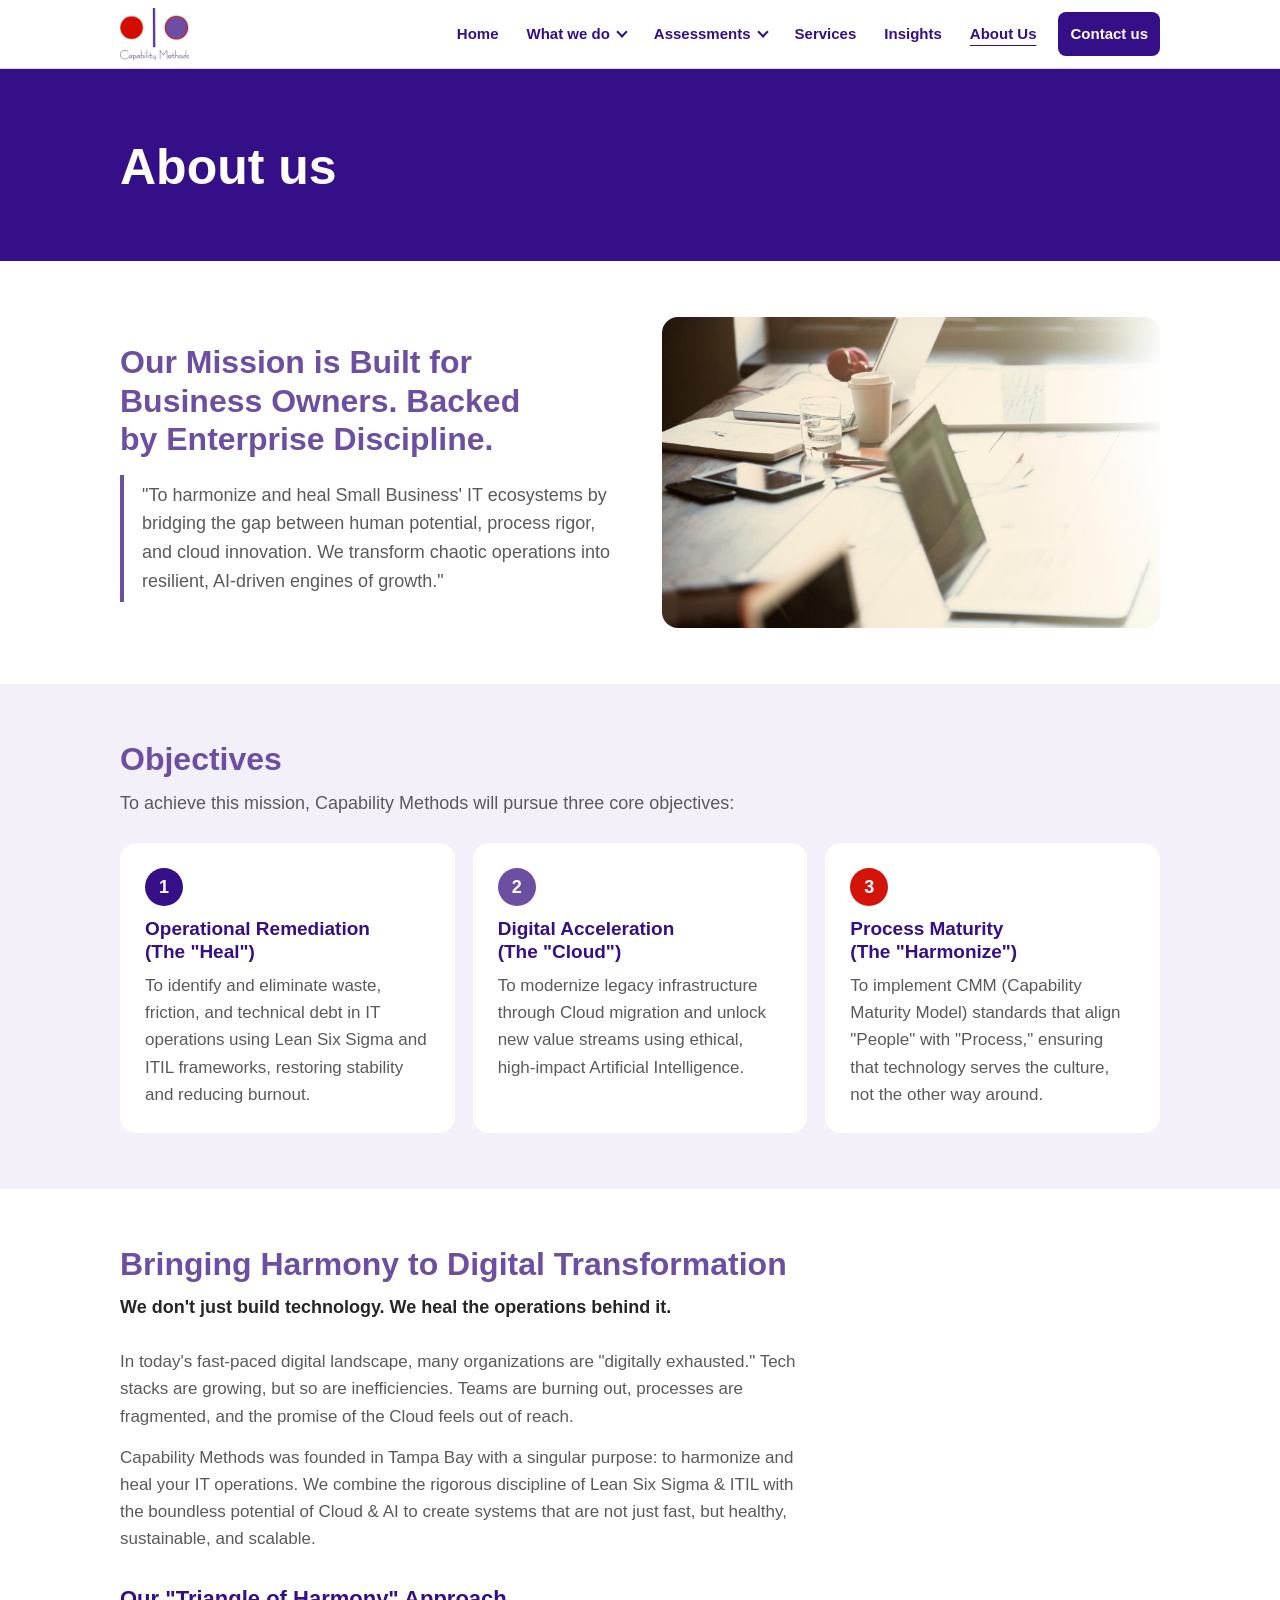
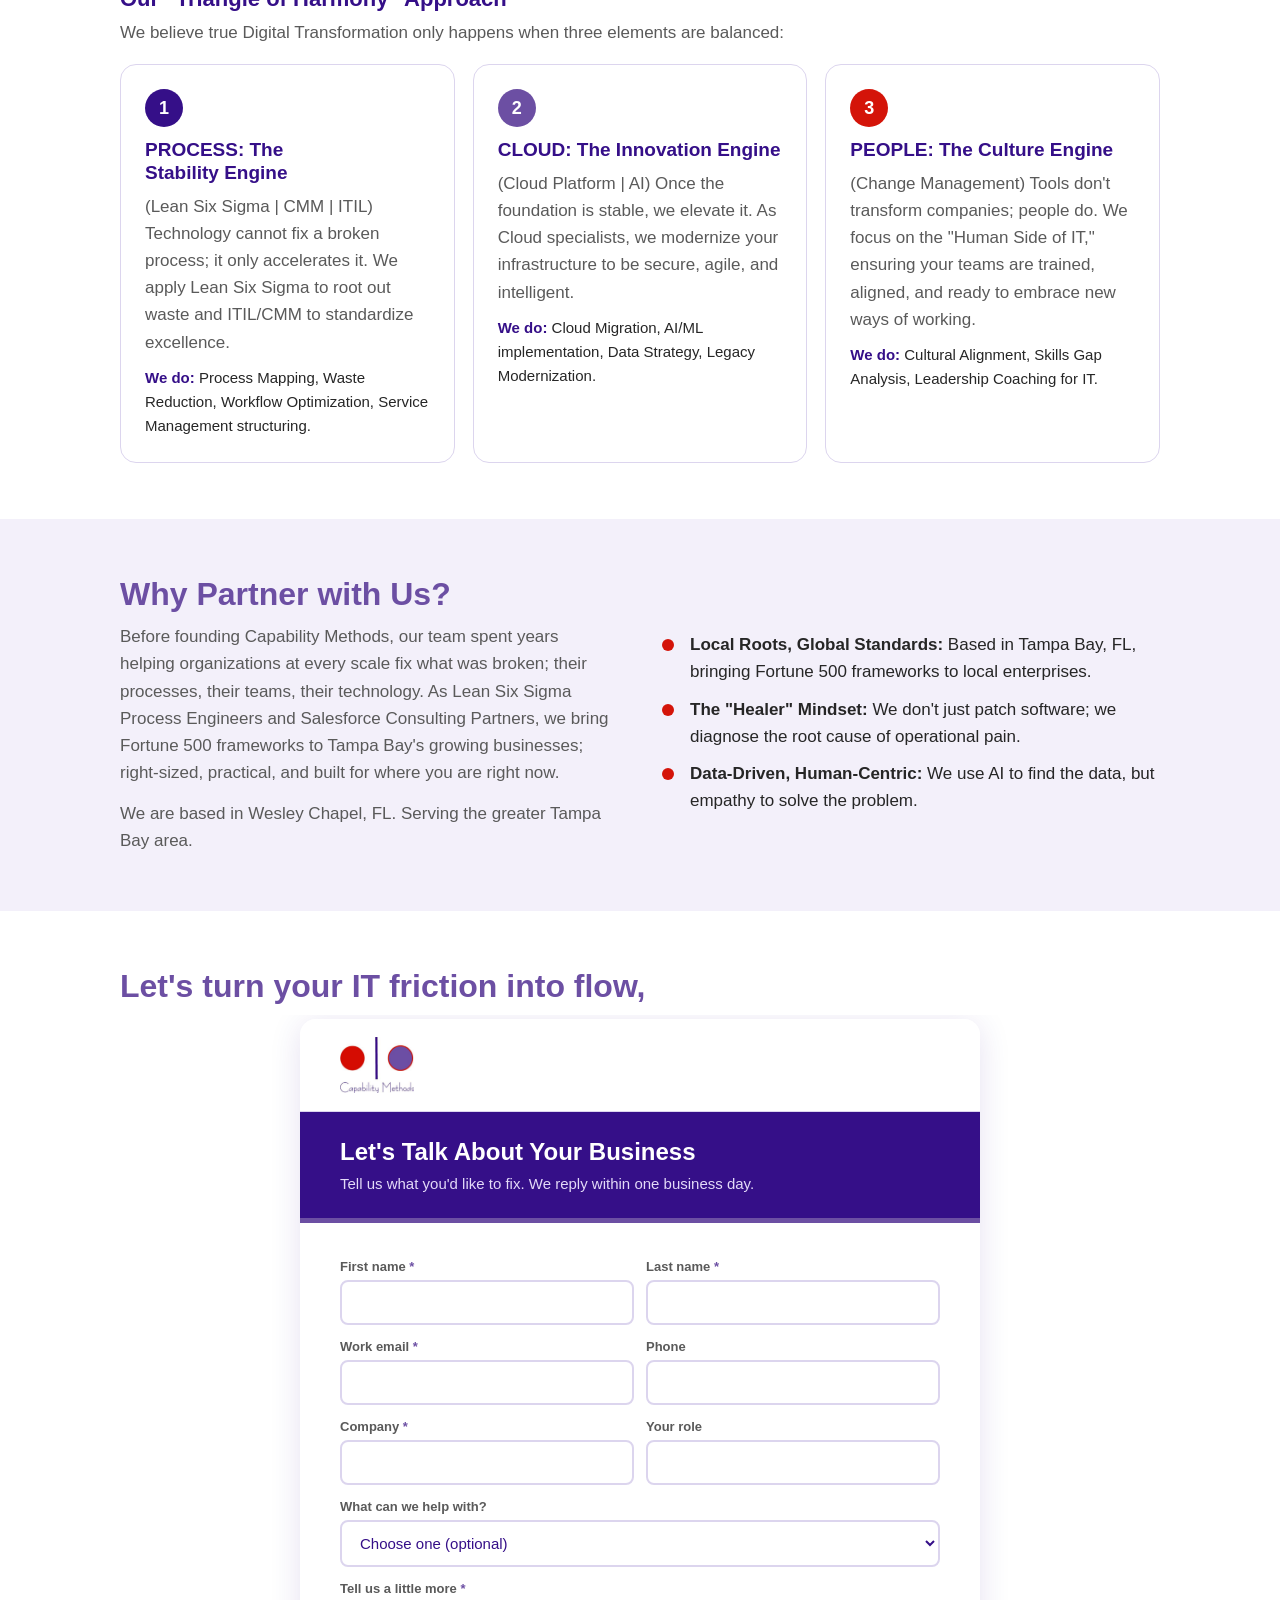
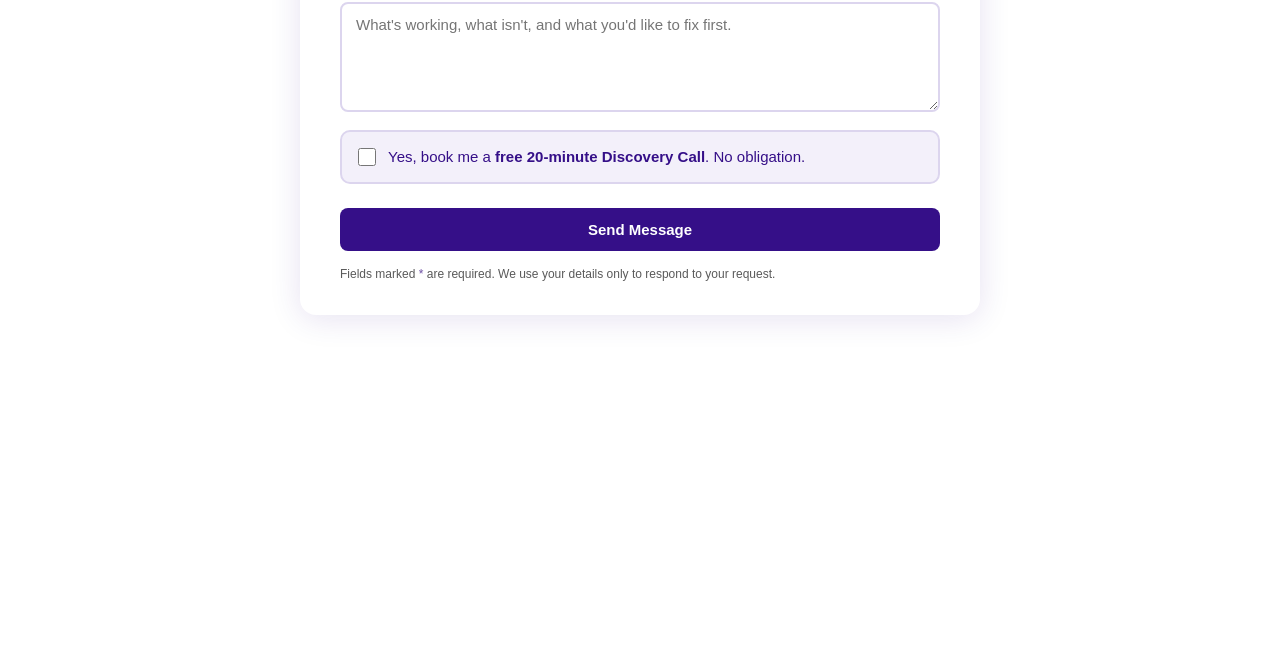
==== about-capability-methods/index.html @ bdabea22 "Capability Methods main site in the CMLLC brand: 8 pages, shared menu and footer, contact form and b" ====
<!doctype html>
<html lang="en">
<head>
<meta charset="utf-8">
<meta name="viewport" content="width=device-width, initial-scale=1">
<title>About us | Capability Methods</title>
<meta name="description" content="Built for business owners, backed by enterprise discipline. Capability Methods brings people, process and cloud together.">
<link rel="canonical" href="https://www.capabilitymethods.com/about-capability-methods">
<meta property="og:type" content="website">
<meta property="og:title" content="About us | Capability Methods">
<meta property="og:description" content="Built for business owners, backed by enterprise discipline. Capability Methods brings people, process and cloud together.">
<meta property="og:url" content="https://www.capabilitymethods.com/about-capability-methods">
<meta property="og:image" content="https://www.capabilitymethods.com/assets/img/logo.png">
<link rel="icon" href="/assets/img/logo.png">
<link rel="stylesheet" href="/assets/site.css">
<script async src="https://www.googletagmanager.com/gtag/js?id=G-MKHZ5TBPRN"></script>
<script>window.dataLayer=window.dataLayer||[];function gtag(){dataLayer.push(arguments)}gtag('js',new Date());gtag('config','G-MKHZ5TBPRN');</script>
</head>
<body>
<div class="nav"><div class="wrap">
  <a class="logo" href="https://www.capabilitymethods.com/home"><img src="/assets/img/logo.png" alt="Capability Methods" width="246" height="174"></a>
  <details class="burger"><summary>Menu</summary></details>
  <ul class="menu" aria-label="Main menu"><li><a href="https://www.capabilitymethods.com/home">Home</a></li><li><details><summary>What we do</summary><ul class="sub"><li><a href="https://www.capabilitymethods.com/operations-consulting">Digital Excellence</a></li><li><a href="https://www.capabilitymethods.com/business-process-modernization">Operations Modernization</a></li><li><a href="https://www.capabilitymethods.com/business-transformation-consulting">Transformation</a></li></ul></details></li><li><details><summary>Assessments</summary><ul class="sub"><li><a href="https://www.capabilitymethods.com/operations-maturity-assessment">Operations Assessment</a></li><li><a href="https://www.capabilitymethods.com/ai-readiness-assessment">AI Readiness Assessment</a></li></ul></details></li><li><a href="https://services.capabilitymethods.com/">Services</a></li><li><a href="https://services.capabilitymethods.com/insights/">Insights</a></li><li><a href="https://www.capabilitymethods.com/about-capability-methods" aria-current="page">About Us</a></li><li class="contact"><a href="https://www.capabilitymethods.com/contact-us">Contact us</a></li></ul>
</div></div>
<script>
(function () {
  var lists = Array.prototype.slice.call(document.querySelectorAll('.menu details'));
  var hover = window.matchMedia('(hover: hover) and (pointer: fine)');
  function closeAll(except) { lists.forEach(function (d) { if (d !== except) d.removeAttribute('open'); }); }
  lists.forEach(function (d) {
    var li = d.parentNode, timer;
    d.addEventListener('toggle', function () { if (d.open) closeAll(d); });
    d.querySelector('summary').addEventListener('click', function (e) { if (hover.matches && window.innerWidth > 980 && d.open) e.preventDefault(); });
    li.addEventListener('mouseenter', function () { if (hover.matches && window.innerWidth > 980) { clearTimeout(timer); d.setAttribute('open', ''); } });
    li.addEventListener('mouseleave', function () { if (hover.matches && window.innerWidth > 980) { timer = setTimeout(function () { d.removeAttribute('open'); }, 200); } });
  });
  document.addEventListener('click', function (e) { if (!e.target.closest('.menu details')) closeAll(null); });
  document.addEventListener('keydown', function (e) { if (e.key === 'Escape') closeAll(null); });
})();
</script>
<main>
<!-- EDIT: words on this page are Mark's live Google Sites text (copied 16 Nov 2026), with the credential wording Mark approved on 12 Nov. Change words only between the tags. -->
<header class="hero"><div class="wrap">
  <h1>About us</h1>
</div></header>

<section><div class="wrap split">
  <div>
    <h2>Our Mission is Built for Business Owners. Backed by Enterprise Discipline.</h2>
    <p class="quote">"To harmonize and heal Small Business' IT ecosystems by bridging the gap between human potential, process rigor, and cloud innovation. We transform chaotic operations into resilient, AI-driven engines of growth."</p>
  </div>
  <div class="pic"><img src="/assets/img/desk.jpg" alt="" loading="lazy"></div>
</div></section>

<section class="tint"><div class="wrap">
  <h2>Objectives</h2>
  <p class="lede">To achieve this mission, Capability Methods will pursue three core objectives:</p>
  <div class="grid3">
    <div class="card"><span class="badge">1</span><h3>Operational Remediation (The "Heal")</h3><p>To identify and eliminate waste, friction, and technical debt in IT operations using Lean Six Sigma and ITIL frameworks, restoring stability and reducing burnout.</p></div>
    <div class="card"><span class="badge purple">2</span><h3>Digital Acceleration (The "Cloud")</h3><p>To modernize legacy infrastructure through Cloud migration and unlock new value streams using ethical, high-impact Artificial Intelligence.</p></div>
    <div class="card"><span class="badge red">3</span><h3>Process Maturity (The "Harmonize")</h3><p>To implement CMM (Capability Maturity Model) standards that align "People" with "Process," ensuring that technology serves the culture, not the other way around.</p></div>
  </div>
</div></section>

<section><div class="wrap">
  <h2>Bringing Harmony to Digital Transformation</h2>
  <p class="lede" style="color:var(--ink);font-weight:700">We don't just build technology. We heal the operations behind it.</p>
  <p style="color:var(--ink2);max-width:72ch">In today's fast-paced digital landscape, many organizations are "digitally exhausted." Tech stacks are growing, but so are inefficiencies. Teams are burning out, processes are fragmented, and the promise of the Cloud feels out of reach.</p>
  <p style="color:var(--ink2);max-width:72ch;margin-top:14px">Capability Methods was founded in Tampa Bay with a singular purpose: to harmonize and heal your IT operations. We combine the rigorous discipline of Lean Six Sigma &amp; ITIL with the boundless potential of Cloud &amp; AI to create systems that are not just fast, but healthy, sustainable, and scalable.</p>

  <h3 style="margin-top:34px;font-size:22px">Our "Triangle of Harmony" Approach</h3>
  <p style="color:var(--ink2);margin-top:6px">We believe true Digital Transformation only happens when three elements are balanced:</p>
  <div class="grid3" style="margin-top:18px">
    <div class="card pillar"><span class="badge">1</span><h3>PROCESS: The Stability Engine</h3><p>(Lean Six Sigma | CMM | ITIL) Technology cannot fix a broken process; it only accelerates it. We apply Lean Six Sigma to root out waste and ITIL/CMM to standardize excellence.</p><p class="we"><b>We do:</b> Process Mapping, Waste Reduction, Workflow Optimization, Service Management structuring.</p></div>
    <div class="card pillar"><span class="badge purple">2</span><h3>CLOUD: The Innovation Engine</h3><p>(Cloud Platform | AI) Once the foundation is stable, we elevate it. As Cloud specialists, we modernize your infrastructure to be secure, agile, and intelligent.</p><p class="we"><b>We do:</b> Cloud Migration, AI/ML implementation, Data Strategy, Legacy Modernization.</p></div>
    <div class="card pillar"><span class="badge red">3</span><h3>PEOPLE: The Culture Engine</h3><p>(Change Management) Tools don't transform companies; people do. We focus on the "Human Side of IT," ensuring your teams are trained, aligned, and ready to embrace new ways of working.</p><p class="we"><b>We do:</b> Cultural Alignment, Skills Gap Analysis, Leadership Coaching for IT.</p></div>
  </div>
</div></section>

<section class="tint"><div class="wrap split">
  <div>
    <h2>Why Partner with Us?</h2>
    <p>Before founding Capability Methods, our team spent years helping organizations at every scale fix what was broken; their processes, their teams, their technology. As Lean Six Sigma Process Engineers and Salesforce Consulting Partners, we bring Fortune 500 frameworks to Tampa Bay's growing businesses; right-sized, practical, and built for where you are right now.</p>
    <p style="margin-top:14px">We are based in Wesley Chapel, FL. Serving the greater Tampa Bay area.</p>
  </div>
  <ul class="checks">
    <li><b>Local Roots, Global Standards:</b> Based in Tampa Bay, FL, bringing Fortune 500 frameworks to local enterprises.</li>
    <li><b>The "Healer" Mindset:</b> We don't just patch software; we diagnose the root cause of operational pain.</li>
    <li><b>Data-Driven, Human-Centric:</b> We use AI to find the data, but empathy to solve the problem.</li>
  </ul>
</div></section>

<section><div class="wrap">
  <h2>Let's turn your IT friction into flow,</h2>
  <iframe class="embed" src="/assets/embeds/contact.html" title="Contact form" scrolling="no"></iframe>
</div></section>
</main>
<footer><div class="wrap">
  <div class="cols">
    <div><a class="logo" href="https://www.capabilitymethods.com/home"><img src="/assets/img/logo.png" alt="Capability Methods" width="246" height="174" loading="lazy"></a>
      <p style="margin-top:10px"><a href="mailto:info@capabilitymethods.com">info@capabilitymethods.com</a></p></div>
    <ul><li><a href="https://www.capabilitymethods.com/home">Home</a></li><li><a href="https://www.capabilitymethods.com/operations-consulting">Digital Excellence</a></li><li><a href="https://www.capabilitymethods.com/business-process-modernization">Operations Modernization</a></li><li><a href="https://www.capabilitymethods.com/business-transformation-consulting">Transformation</a></li><li><a href="https://www.capabilitymethods.com/operations-maturity-assessment">Operations Assessment</a></li></ul><ul><li><a href="https://www.capabilitymethods.com/ai-readiness-assessment">AI Readiness Assessment</a></li><li><a href="https://services.capabilitymethods.com/">Services</a></li><li><a href="https://services.capabilitymethods.com/insights/">Insights</a></li><li><a href="https://www.capabilitymethods.com/about-capability-methods">About Us</a></li><li><a href="https://www.capabilitymethods.com/contact-us">Contact us</a></li></ul>
  </div>
  <div class="legal">
    <p>&copy; 2026 Capability Methods. Trademarks of Capability Methods LLC.</p>
    <p>This site uses Google Analytics cookies to count visits and see which pages are used.</p>
  </div>
</div></footer>
<script>
// Each embedded tool (contact form, assessments) reports its height; the page sizes its frame to fit, so no scroll box.
window.addEventListener('message', function (e) {
  if (!e.data || !e.data.cmEmbedHeight) return;
  document.querySelectorAll('iframe.embed').forEach(function (f) {
    if (f.contentWindow === e.source) f.style.height = (e.data.cmEmbedHeight + 2) + 'px';
  });
});
</script>
</body>
</html>
---- assets/site.css ----
/* Produced by the Web/Cloud chat (card W-7). CMLLC brand: same tokens as services.capabilitymethods.com. */
:root{--indigo:#350F88;--purple:#6C4FA3;--red:#D41409;--ink:#262626;--ink2:#5A5A5A;--line:#DCD5EE;--tint:#F3F0FA;--font:Arial,Helvetica,sans-serif}
*{box-sizing:border-box;margin:0;padding:0}
html{scroll-behavior:smooth}
body{font-family:var(--font);color:var(--ink);background:#fff;line-height:1.6;font-size:17px;color-scheme:light}
img{max-width:100%;height:auto;display:block}
.wrap{max-width:1080px;margin-inline:auto;padding-inline:20px}
h1,h2,h3{color:var(--indigo);line-height:1.2;text-wrap:balance}
h2{color:var(--purple)}
h2{font-size:clamp(24px,3.4vw,32px);margin-bottom:10px}
h3{font-size:19px}
p.lede{color:var(--ink2);max-width:64ch;margin-bottom:26px;font-size:18px}
section{padding-block:56px}
section.tint{background:var(--tint)}
.eyebrow{font-size:13px;font-weight:700;letter-spacing:.09em;text-transform:uppercase;color:var(--red);margin-bottom:10px}
a{color:var(--purple)}
a:hover{color:var(--red)}
:focus-visible{outline:3px solid var(--purple);outline-offset:2px}

/* top bar and menu */
.nav{position:sticky;top:0;z-index:20;background:#fff;border-bottom:1px solid var(--line)}
.nav .wrap{display:flex;align-items:center;justify-content:space-between;gap:14px;padding-block:8px}
.nav .logo img{height:52px;width:auto}
.menu{display:flex;align-items:center;gap:4px;list-style:none}
.menu > li{position:relative}
.menu a,.menu summary{display:block;padding:10px 12px;border-radius:8px;font-weight:700;font-size:15px;color:var(--indigo);text-decoration:none;cursor:pointer;list-style:none;white-space:nowrap}
.menu summary::-webkit-details-marker{display:none}
.menu summary::after{content:"";display:inline-block;width:6px;height:6px;margin-left:8px;border-right:2px solid currentColor;border-bottom:2px solid currentColor;transform:translateY(-3px) rotate(45deg)}
.menu a:hover,.menu summary:hover{background:var(--tint)}
.menu a[aria-current]{text-decoration:underline;text-underline-offset:6px}
.menu .sub{position:absolute;top:100%;left:0;min-width:250px;background:#fff;border:1px solid var(--line);border-radius:12px;padding:6px;box-shadow:0 10px 30px rgba(53,15,136,.12);list-style:none}
.menu .sub a{font-weight:400;font-size:15px}
.menu .contact a{background:var(--indigo);color:#fff;margin-left:6px}
.nav .menu a:hover{color:var(--indigo)}
.nav .menu .contact a:hover{color:#fff}
.menu .contact a:hover{opacity:.92;background:var(--indigo)}
.burger{display:none}
@media(max-width:980px){
  .burger{display:block}
  .burger summary{list-style:none;cursor:pointer;font-weight:700;color:var(--indigo);border:2px solid var(--indigo);border-radius:10px;padding:8px 14px}
  .burger summary::-webkit-details-marker{display:none}
  .nav .menu{display:none}
  .burger[open] + .menu{display:flex;flex-direction:column;align-items:stretch;position:absolute;top:100%;left:0;right:0;background:#fff;border-bottom:1px solid var(--line);padding:8px 20px 16px}
  .menu .sub{position:static;box-shadow:none;border:0;padding:0 0 0 14px}
  .menu .contact a{margin:6px 0 0}
}

/* buttons */
.btn{display:inline-block;text-align:center;text-decoration:none;border:2px solid var(--indigo);border-radius:10px;padding:13px 22px;font:inherit;font-weight:700;background:var(--indigo);color:#fff;cursor:pointer}
.btn:hover{opacity:.92}
.btn.onDark{background:#fff;color:var(--indigo);border-color:#fff}
.btn.ghostDark{background:transparent;color:#fff;border-color:#fff}
.btn.ghost{background:transparent;color:var(--indigo)}
.btn.red{background:var(--red);border-color:var(--red);color:#fff}
.btn:hover,.btn.red:hover,.btn.ghostDark:hover{color:#fff}
.btn.onDark:hover{color:var(--indigo)}
.actions{display:flex;gap:12px;flex-wrap:wrap;margin-top:24px}

/* hero */
.hero{background:var(--indigo);color:#fff;padding-block:68px 64px}
.hero .eyebrow{color:#CFC2EE}
.hero h1{color:#fff;font-size:clamp(32px,5vw,50px);max-width:28ch}
.hero p.sub{margin-top:18px;max-width:62ch;font-size:19px;color:#E9E2FA}

/* cards and grids */
.grid3{display:grid;grid-template-columns:repeat(3,1fr);gap:18px}
@media(max-width:900px){.grid3{grid-template-columns:1fr}}
.card{background:#fff;border:1px solid var(--line);border-radius:16px;padding:24px;min-width:0}
section.tint .card{border-color:transparent}
.card p{color:var(--ink2);margin-top:8px}
.badge{flex:none;width:38px;height:38px;border-radius:50%;background:var(--indigo);color:#fff;display:inline-grid;place-items:center;font-weight:700;font-size:18px;margin-bottom:12px}
.badge.red{background:var(--red)}
.badge.purple{background:var(--purple)}

/* text + picture rows */
.split{display:grid;grid-template-columns:1fr 1fr;gap:44px;align-items:center}
.split + .split{margin-top:64px}
.split.flip .pic{order:2}
.split .pic img{border-radius:16px;width:100%;aspect-ratio:16/10;object-fit:cover}
.split h2 a{text-decoration:none}
.split h3{color:var(--indigo);font-size:18px;margin-bottom:12px}
.split p{color:var(--ink2)}
@media(max-width:860px){.split{grid-template-columns:1fr;gap:20px}.split.flip .pic{order:0}}
.checks{list-style:none;display:grid;gap:10px;margin-top:16px}
.checks li{padding-left:28px;position:relative}
.checks li::before{content:"";position:absolute;left:0;top:8px;width:12px;height:12px;border-radius:50%;background:var(--red)}
.more{display:inline-block;margin-top:18px;font-weight:700;text-decoration:none}
.more:hover{text-decoration:underline;text-underline-offset:4px}

/* "which sounds like you" cards */
a.pick{display:flex;flex-direction:column;gap:6px;text-decoration:none;color:inherit;background:#fff;border-radius:16px;padding:22px;border:2px solid transparent;transition:border-color .15s,transform .15s}
a.pick:hover,a.pick:focus-visible{border-color:var(--purple);transform:translateY(-2px);outline:none}
a.pick .say{font-size:19px;font-weight:700;color:var(--indigo);line-height:1.25}
a.pick .cta{margin-top:auto;padding-top:10px;font-weight:700;color:var(--purple)}
a.pick:hover .cta{text-decoration:underline;text-underline-offset:4px}
.foot-note{margin-top:18px;color:var(--ink2)}
@media(prefers-reduced-motion:reduce){a.pick{transition:none}}

/* closing band */
.final{background:var(--indigo);color:#fff}
.final h2{color:#fff}
.hero h2{color:#fff}
.final p{color:#E9E2FA;max-width:62ch}

/* footer */
footer{padding-block:34px 24px;color:var(--ink2);font-size:14px;border-top:1px solid var(--line)}
footer .cols{display:flex;flex-wrap:wrap;gap:28px 60px;justify-content:space-between;align-items:flex-start}
footer .logo img{height:56px;width:auto}
footer ul{list-style:none;display:grid;gap:6px}
footer a{color:var(--indigo);text-decoration:none}
footer a:hover{color:var(--red)}
footer .legal{margin-top:24px}
footer .legal p+p{margin-top:6px}

/* embedded tools (contact form and the two assessments) */
.embed{border:0;width:100%;min-height:300px;display:block;background:transparent;overflow:hidden}
.quote{border-left:4px solid var(--purple);padding:6px 0 6px 18px;margin-top:16px;color:var(--ink);font-size:18px}
.quote cite{display:block;margin-top:6px;font-style:normal;font-size:14px;color:var(--ink2)}
.grid2{display:grid;grid-template-columns:repeat(2,1fr);gap:18px}
@media(max-width:800px){.grid2{grid-template-columns:1fr}}
.pillar .we{margin-top:10px;font-size:15px;color:var(--ink)}
.pillar .we b{color:var(--indigo)}
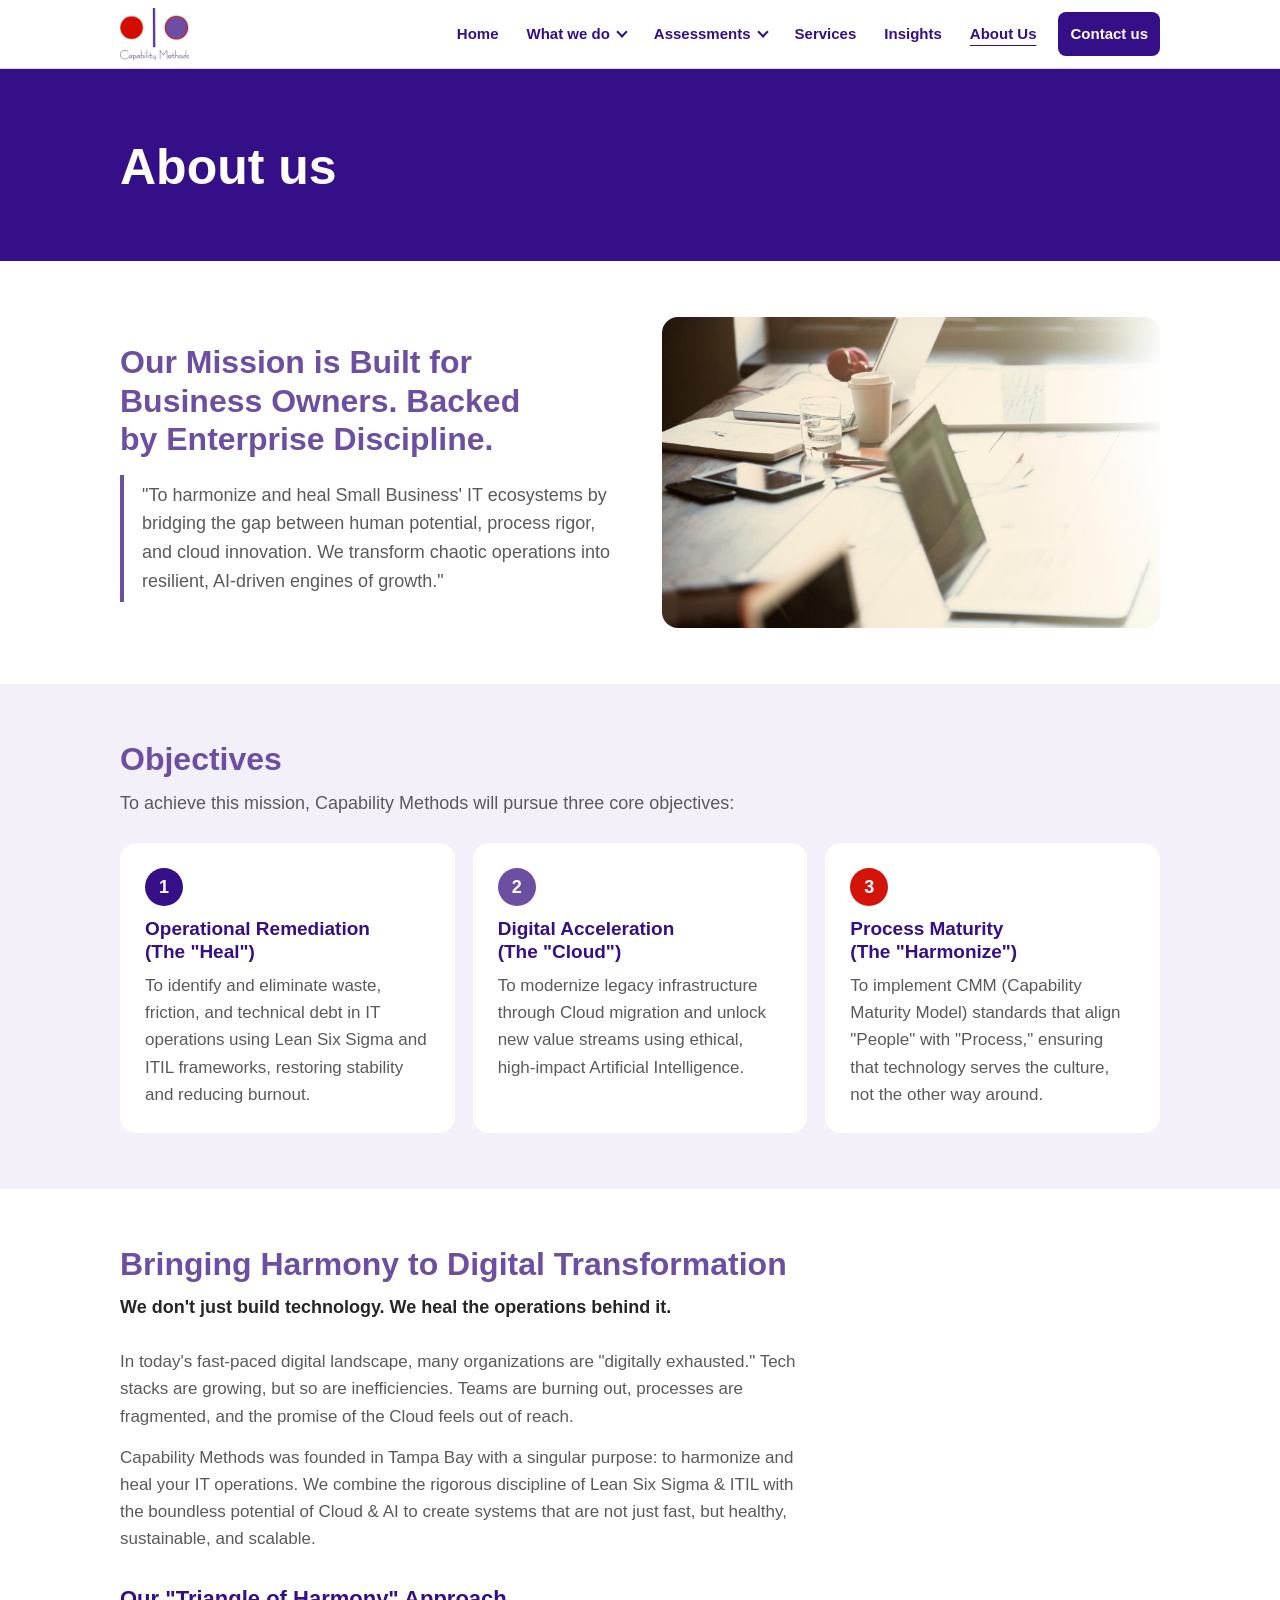
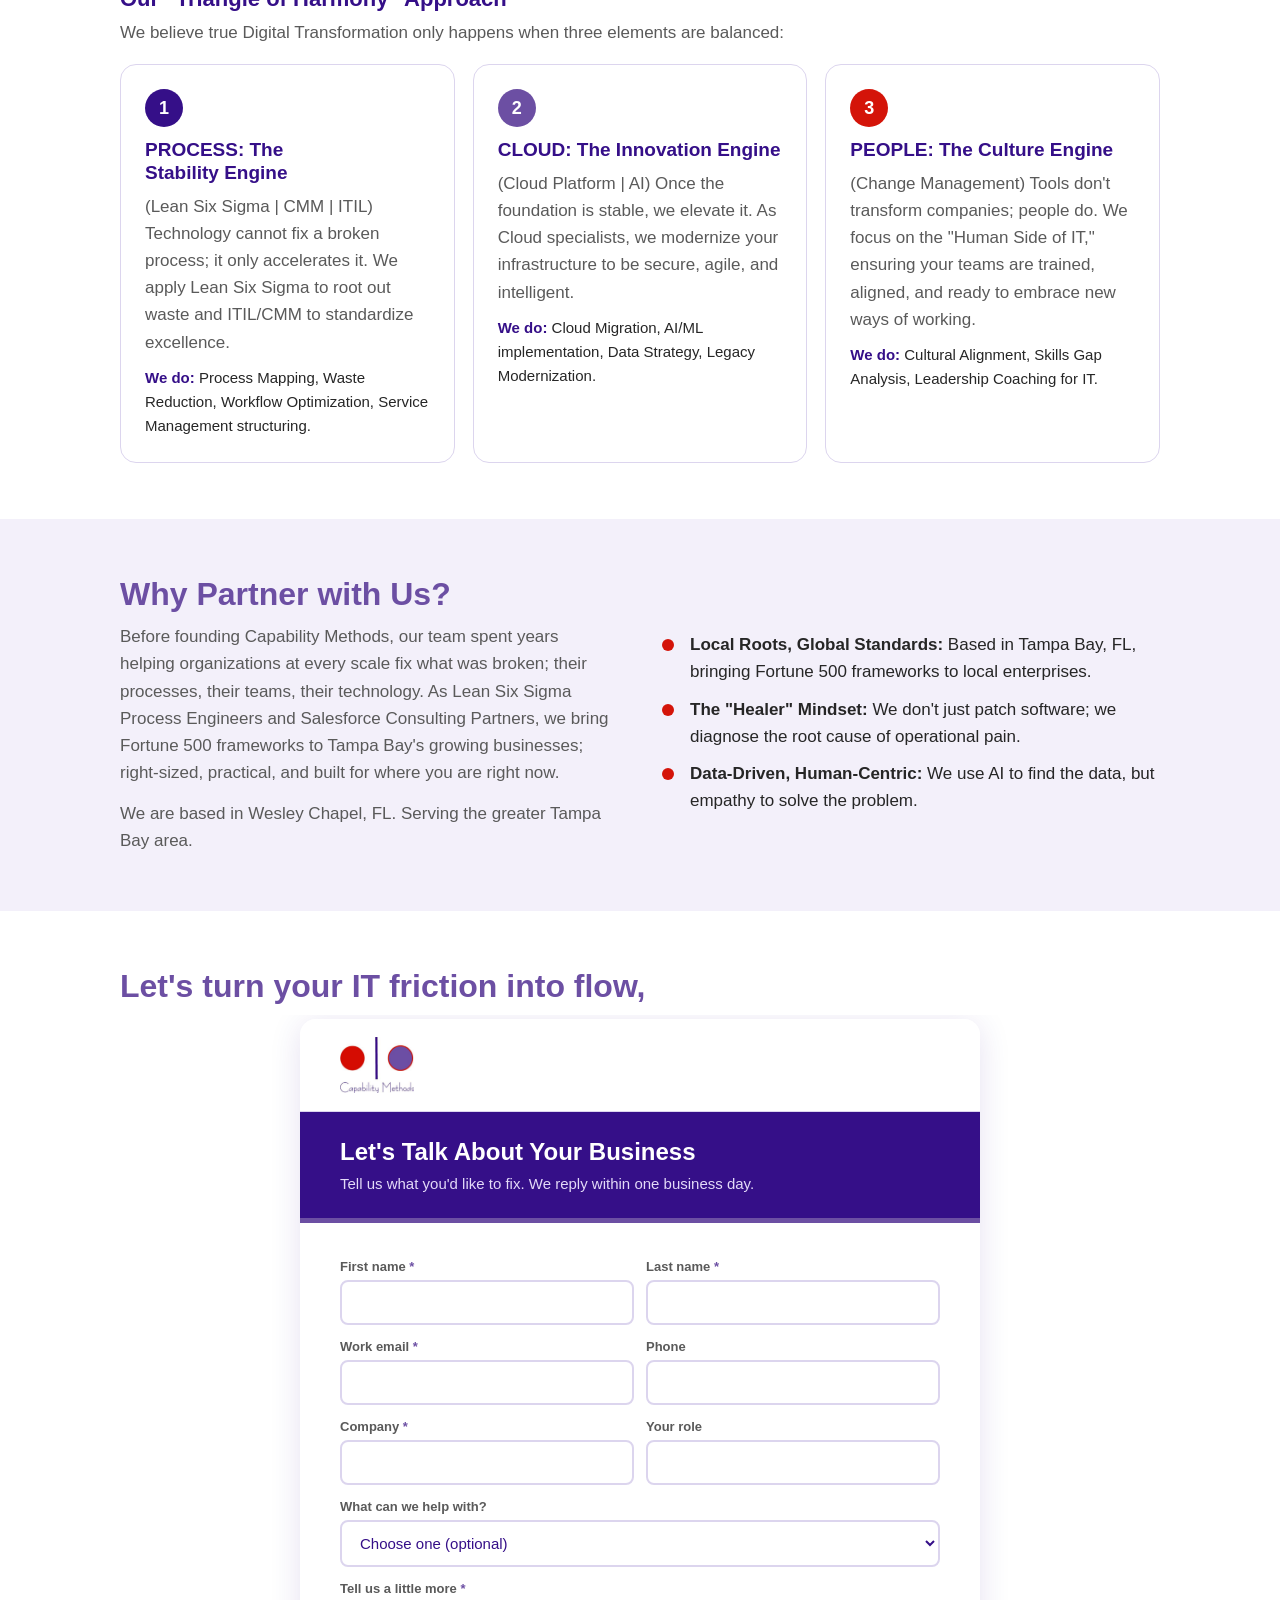
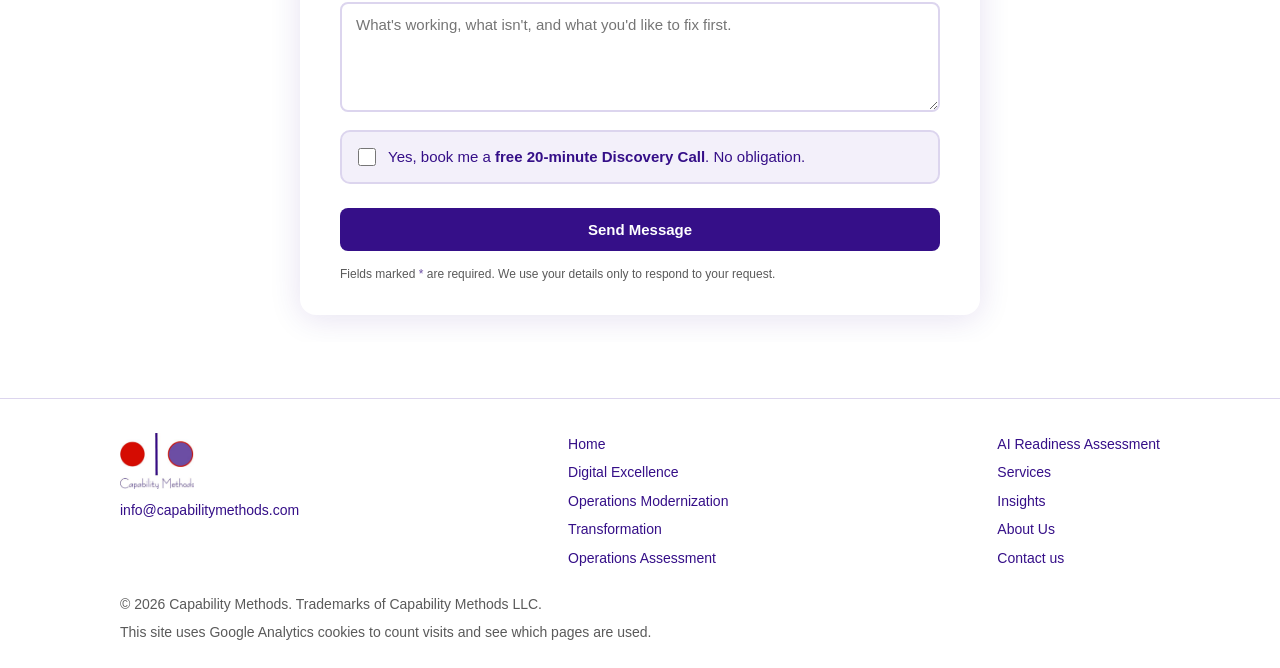
==== commit 9e596d36: "Link to the final page addresses (ending in /) to avoid redirects; sitemap updated Co-Authored-By: C" ====
--- a/about-capability-methods/index.html
+++ b/about-capability-methods/index.html
@@ -5,11 +5,11 @@
 <meta name="viewport" content="width=device-width, initial-scale=1">
 <title>About us | Capability Methods</title>
 <meta name="description" content="Built for business owners, backed by enterprise discipline. Capability Methods brings people, process and cloud together.">
-<link rel="canonical" href="https://www.capabilitymethods.com/about-capability-methods">
+<link rel="canonical" href="https://www.capabilitymethods.com/about-capability-methods/">
 <meta property="og:type" content="website">
 <meta property="og:title" content="About us | Capability Methods">
 <meta property="og:description" content="Built for business owners, backed by enterprise discipline. Capability Methods brings people, process and cloud together.">
-<meta property="og:url" content="https://www.capabilitymethods.com/about-capability-methods">
+<meta property="og:url" content="https://www.capabilitymethods.com/about-capability-methods/">
 <meta property="og:image" content="https://www.capabilitymethods.com/assets/img/logo.png">
 <link rel="icon" href="/assets/img/logo.png">
 <link rel="stylesheet" href="/assets/site.css">
@@ -18,9 +18,9 @@
 </head>
 <body>
 <div class="nav"><div class="wrap">
-  <a class="logo" href="https://www.capabilitymethods.com/home"><img src="/assets/img/logo.png" alt="Capability Methods" width="246" height="174"></a>
+  <a class="logo" href="https://www.capabilitymethods.com/home/"><img src="/assets/img/logo.png" alt="Capability Methods" width="246" height="174"></a>
   <details class="burger"><summary>Menu</summary></details>
-  <ul class="menu" aria-label="Main menu"><li><a href="https://www.capabilitymethods.com/home">Home</a></li><li><details><summary>What we do</summary><ul class="sub"><li><a href="https://www.capabilitymethods.com/operations-consulting">Digital Excellence</a></li><li><a href="https://www.capabilitymethods.com/business-process-modernization">Operations Modernization</a></li><li><a href="https://www.capabilitymethods.com/business-transformation-consulting">Transformation</a></li></ul></details></li><li><details><summary>Assessments</summary><ul class="sub"><li><a href="https://www.capabilitymethods.com/operations-maturity-assessment">Operations Assessment</a></li><li><a href="https://www.capabilitymethods.com/ai-readiness-assessment">AI Readiness Assessment</a></li></ul></details></li><li><a href="https://services.capabilitymethods.com/">Services</a></li><li><a href="https://services.capabilitymethods.com/insights/">Insights</a></li><li><a href="https://www.capabilitymethods.com/about-capability-methods" aria-current="page">About Us</a></li><li class="contact"><a href="https://www.capabilitymethods.com/contact-us">Contact us</a></li></ul>
+  <ul class="menu" aria-label="Main menu"><li><a href="https://www.capabilitymethods.com/home/">Home</a></li><li><details><summary>What we do</summary><ul class="sub"><li><a href="https://www.capabilitymethods.com/operations-consulting/">Digital Excellence</a></li><li><a href="https://www.capabilitymethods.com/business-process-modernization/">Operations Modernization</a></li><li><a href="https://www.capabilitymethods.com/business-transformation-consulting/">Transformation</a></li></ul></details></li><li><details><summary>Assessments</summary><ul class="sub"><li><a href="https://www.capabilitymethods.com/operations-maturity-assessment/">Operations Assessment</a></li><li><a href="https://www.capabilitymethods.com/ai-readiness-assessment/">AI Readiness Assessment</a></li></ul></details></li><li><a href="https://services.capabilitymethods.com/">Services</a></li><li><a href="https://services.capabilitymethods.com/insights/">Insights</a></li><li><a href="https://www.capabilitymethods.com/about-capability-methods/" aria-current="page">About Us</a></li><li class="contact"><a href="https://www.capabilitymethods.com/contact-us/">Contact us</a></li></ul>
 </div></div>
 <script>
 (function () {
@@ -97,9 +97,9 @@
 </main>
 <footer><div class="wrap">
   <div class="cols">
-    <div><a class="logo" href="https://www.capabilitymethods.com/home"><img src="/assets/img/logo.png" alt="Capability Methods" width="246" height="174" loading="lazy"></a>
+    <div><a class="logo" href="https://www.capabilitymethods.com/home/"><img src="/assets/img/logo.png" alt="Capability Methods" width="246" height="174" loading="lazy"></a>
       <p style="margin-top:10px"><a href="mailto:info@capabilitymethods.com">info@capabilitymethods.com</a></p></div>
-    <ul><li><a href="https://www.capabilitymethods.com/home">Home</a></li><li><a href="https://www.capabilitymethods.com/operations-consulting">Digital Excellence</a></li><li><a href="https://www.capabilitymethods.com/business-process-modernization">Operations Modernization</a></li><li><a href="https://www.capabilitymethods.com/business-transformation-consulting">Transformation</a></li><li><a href="https://www.capabilitymethods.com/operations-maturity-assessment">Operations Assessment</a></li></ul><ul><li><a href="https://www.capabilitymethods.com/ai-readiness-assessment">AI Readiness Assessment</a></li><li><a href="https://services.capabilitymethods.com/">Services</a></li><li><a href="https://services.capabilitymethods.com/insights/">Insights</a></li><li><a href="https://www.capabilitymethods.com/about-capability-methods">About Us</a></li><li><a href="https://www.capabilitymethods.com/contact-us">Contact us</a></li></ul>
+    <ul><li><a href="https://www.capabilitymethods.com/home/">Home</a></li><li><a href="https://www.capabilitymethods.com/operations-consulting/">Digital Excellence</a></li><li><a href="https://www.capabilitymethods.com/business-process-modernization/">Operations Modernization</a></li><li><a href="https://www.capabilitymethods.com/business-transformation-consulting/">Transformation</a></li><li><a href="https://www.capabilitymethods.com/operations-maturity-assessment/">Operations Assessment</a></li></ul><ul><li><a href="https://www.capabilitymethods.com/ai-readiness-assessment/">AI Readiness Assessment</a></li><li><a href="https://services.capabilitymethods.com/">Services</a></li><li><a href="https://services.capabilitymethods.com/insights/">Insights</a></li><li><a href="https://www.capabilitymethods.com/about-capability-methods/">About Us</a></li><li><a href="https://www.capabilitymethods.com/contact-us/">Contact us</a></li></ul>
   </div>
   <div class="legal">
     <p>&copy; 2026 Capability Methods. Trademarks of Capability Methods LLC.</p>
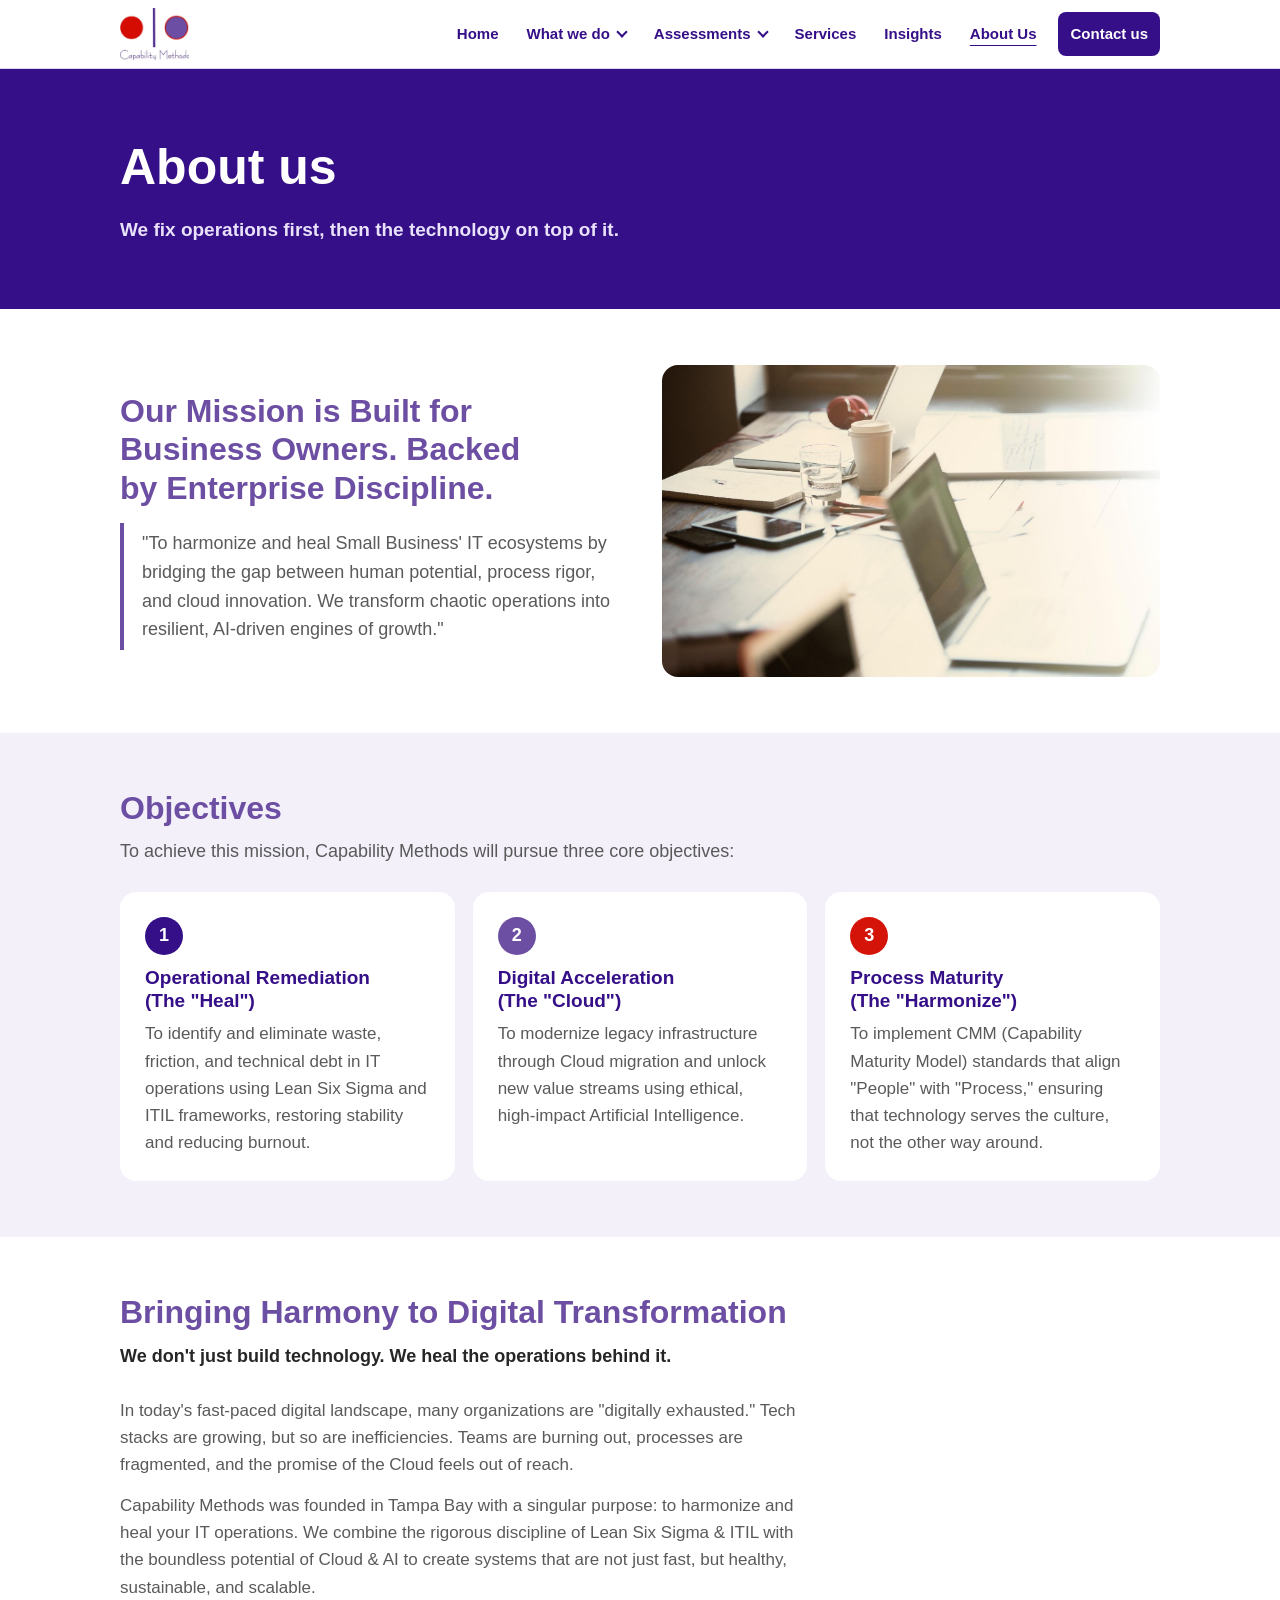
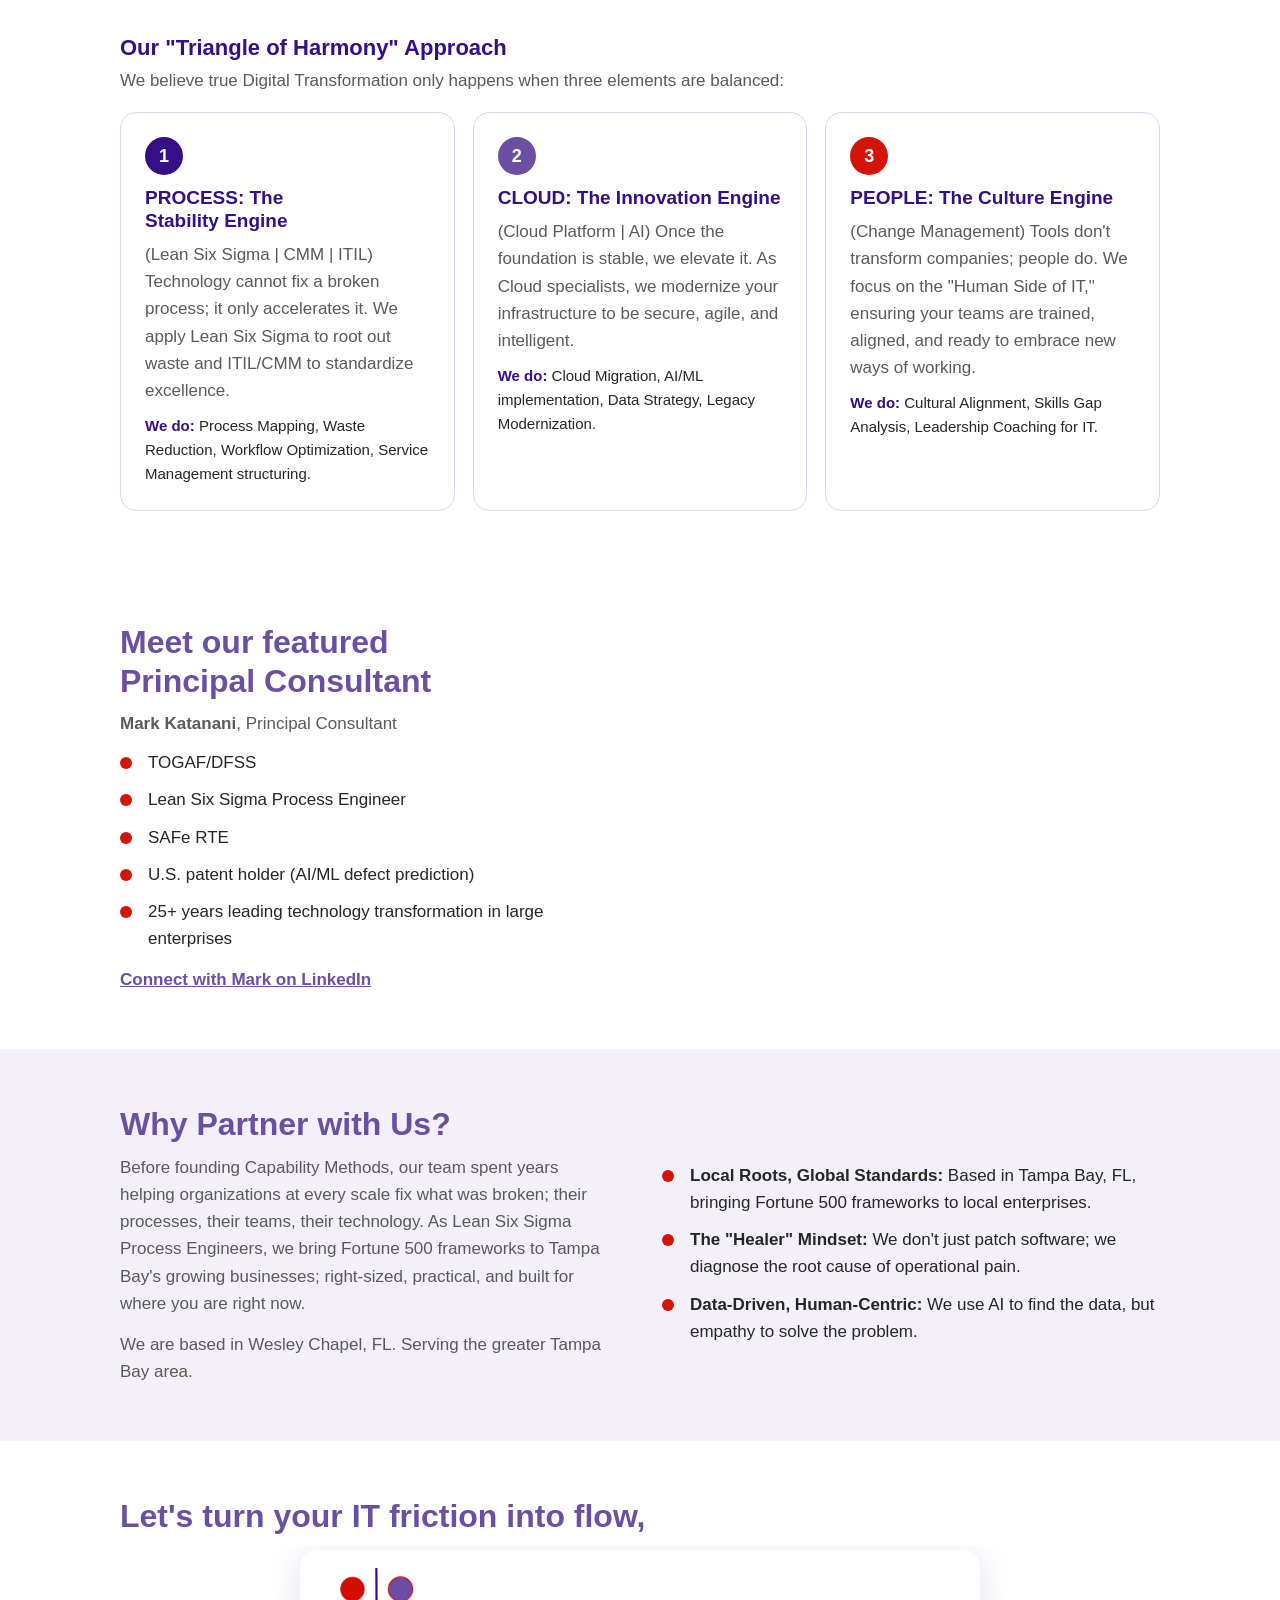
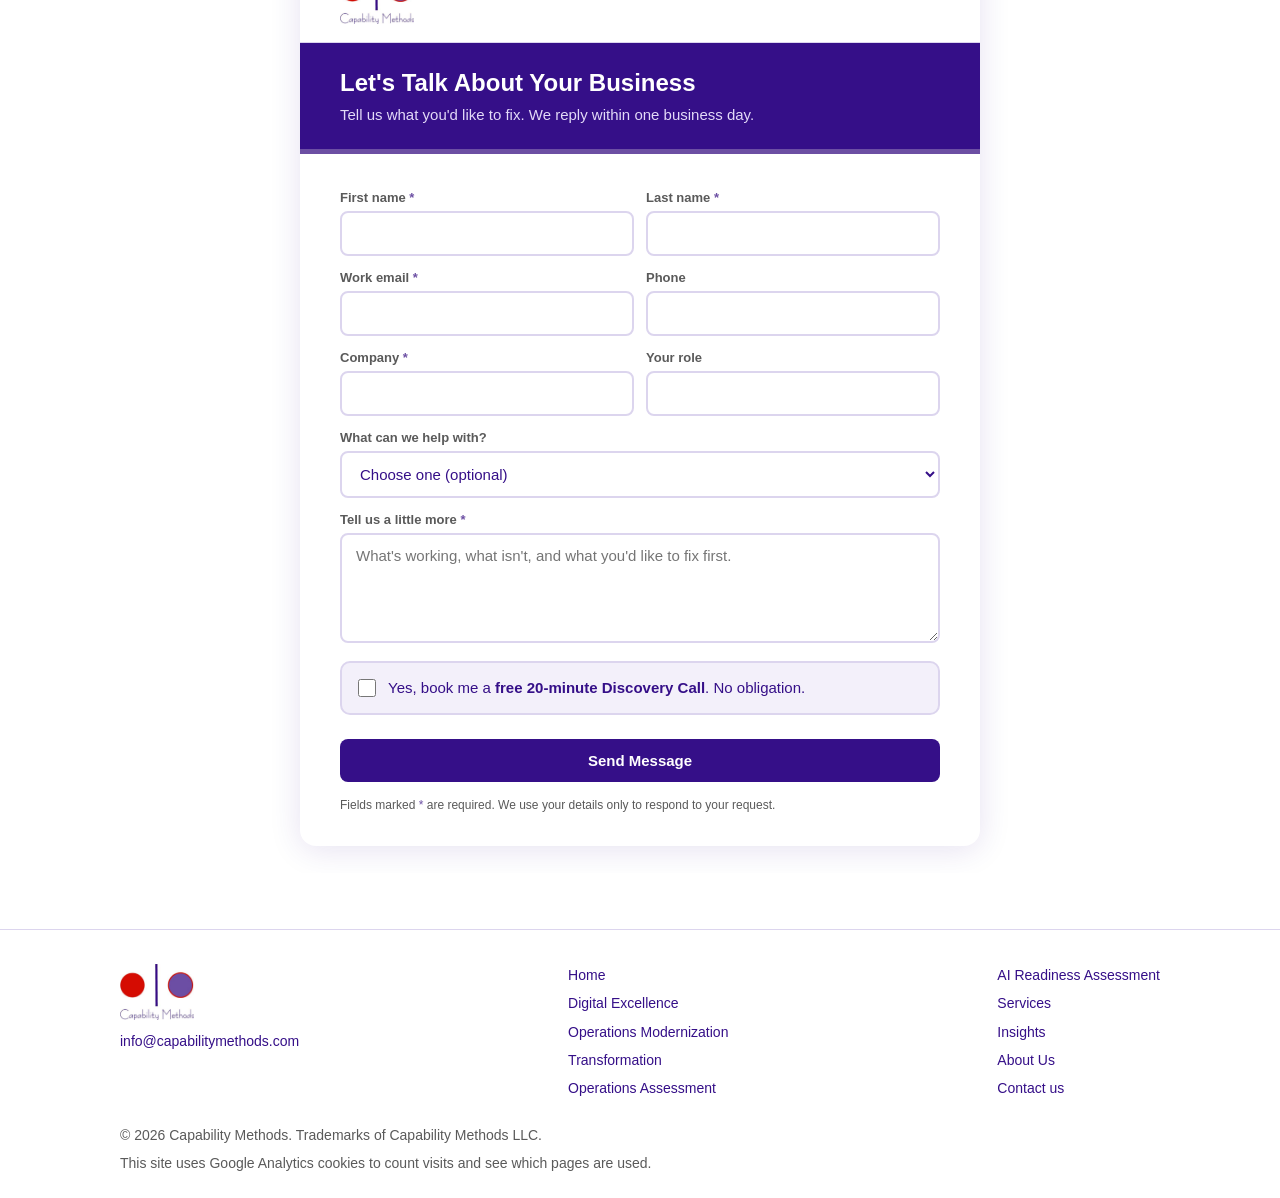
==== commit 85983cdf: "Remove unconfirmed Salesforce Partner and AI experience claims; add featured Principal Consultant, p" ====
--- a/about-capability-methods/index.html
+++ b/about-capability-methods/index.html
@@ -42,6 +42,7 @@
 <!-- EDIT: words on this page are Mark's live Google Sites text (copied 16 Nov 2026), with the credential wording Mark approved on 12 Nov. Change words only between the tags. -->
 <header class="hero"><div class="wrap">
   <h1>About us</h1>
+  <p class="sub"><strong>We fix operations first, then the technology on top of it.</strong></p>
 </div></header>
 
 <section><div class="wrap split">
@@ -77,10 +78,26 @@
   </div>
 </div></section>
 
+<section><div class="wrap split">
+  <div>
+    <h2>Meet our featured Principal Consultant</h2>
+    <p><strong>Mark Katanani</strong>, Principal Consultant</p>
+    <ul class="checks" style="margin-top:12px">
+      <li>TOGAF/DFSS</li>
+      <li>Lean Six Sigma Process Engineer</li>
+      <li>SAFe RTE</li>
+      <li>U.S. patent holder (AI/ML defect prediction)</li>
+      <li>25+ years leading technology transformation in large enterprises</li>
+    </ul>
+    <p style="margin-top:14px"><a href="https://www.linkedin.com/in/markkatanani" target="_blank" rel="noopener"><strong>Connect with Mark on LinkedIn</strong></a></p>
+  </div>
+  <!-- PHOTO: add <div class="pic"><img ...></div> here once Mark supplies the approved photo -->
+</div></section>
+
 <section class="tint"><div class="wrap split">
   <div>
     <h2>Why Partner with Us?</h2>
-    <p>Before founding Capability Methods, our team spent years helping organizations at every scale fix what was broken; their processes, their teams, their technology. As Lean Six Sigma Process Engineers and Salesforce Consulting Partners, we bring Fortune 500 frameworks to Tampa Bay's growing businesses; right-sized, practical, and built for where you are right now.</p>
+    <p>Before founding Capability Methods, our team spent years helping organizations at every scale fix what was broken; their processes, their teams, their technology. As Lean Six Sigma Process Engineers, we bring Fortune 500 frameworks to Tampa Bay's growing businesses; right-sized, practical, and built for where you are right now.</p>
     <p style="margin-top:14px">We are based in Wesley Chapel, FL. Serving the greater Tampa Bay area.</p>
   </div>
   <ul class="checks">
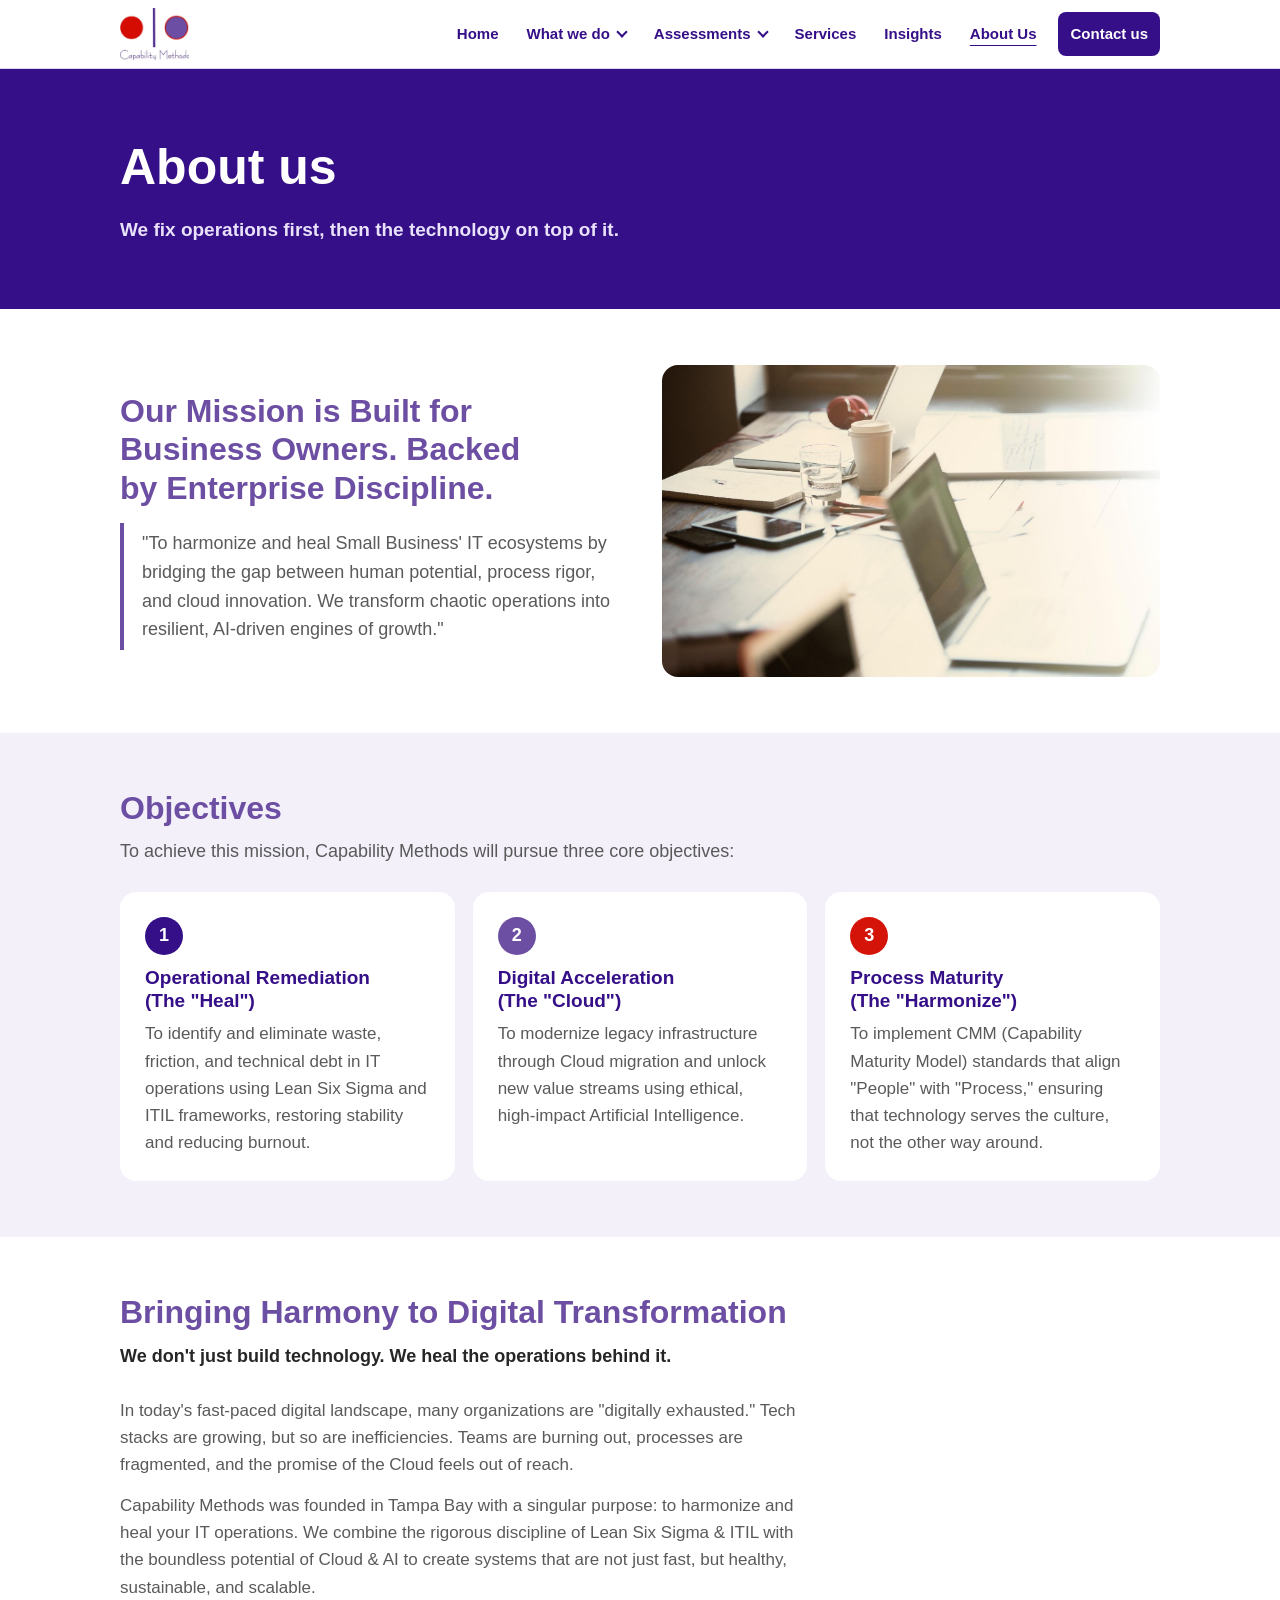
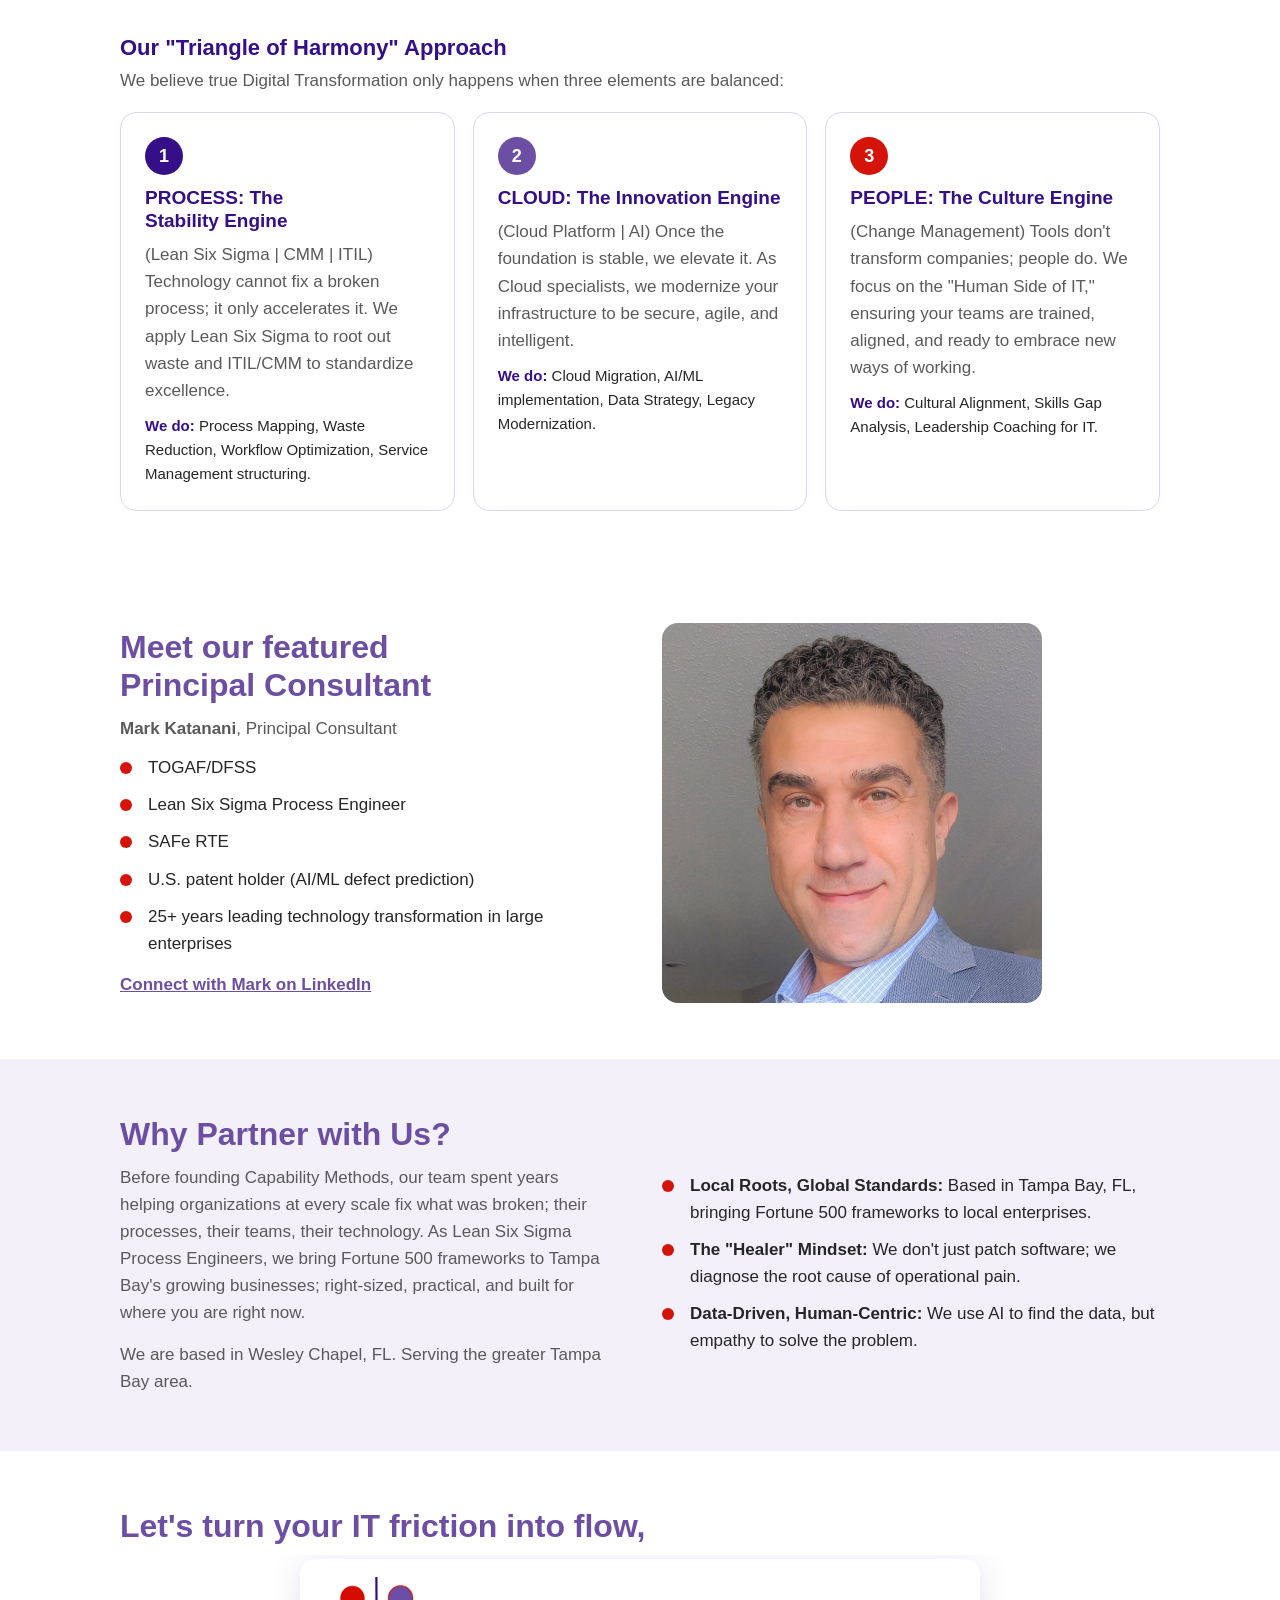
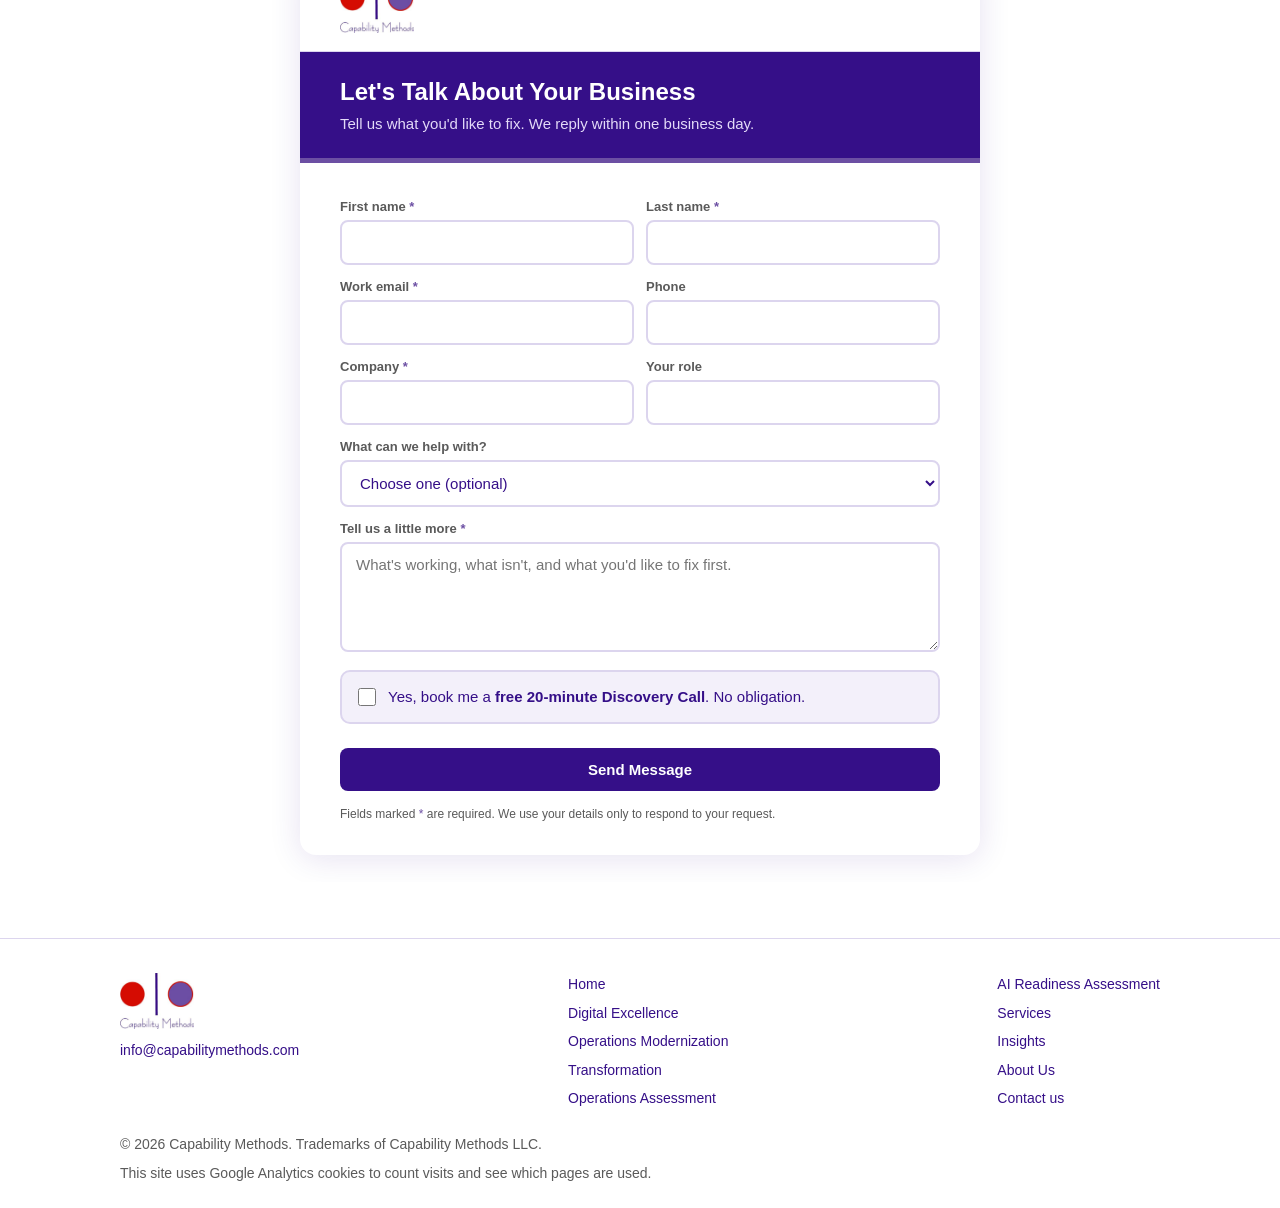
==== commit 69109309: "Add Principal Consultant photo to About page Co-Authored-By: Claude Sonnet 5.5 <noreply@anthropic.co" ====
--- a/about-capability-methods/index.html
+++ b/about-capability-methods/index.html
@@ -91,7 +91,7 @@
     </ul>
     <p style="margin-top:14px"><a href="https://www.linkedin.com/in/markkatanani" target="_blank" rel="noopener"><strong>Connect with Mark on LinkedIn</strong></a></p>
   </div>
-  <!-- PHOTO: add <div class="pic"><img ...></div> here once Mark supplies the approved photo -->
+  <div class="pic"><img src="/assets/img/mark-katanani.jpg" alt="Mark Katanani, Principal Consultant" loading="lazy" style="aspect-ratio:1/1;max-width:380px;object-position:center top"></div>
 </div></section>
 
 <section class="tint"><div class="wrap split">
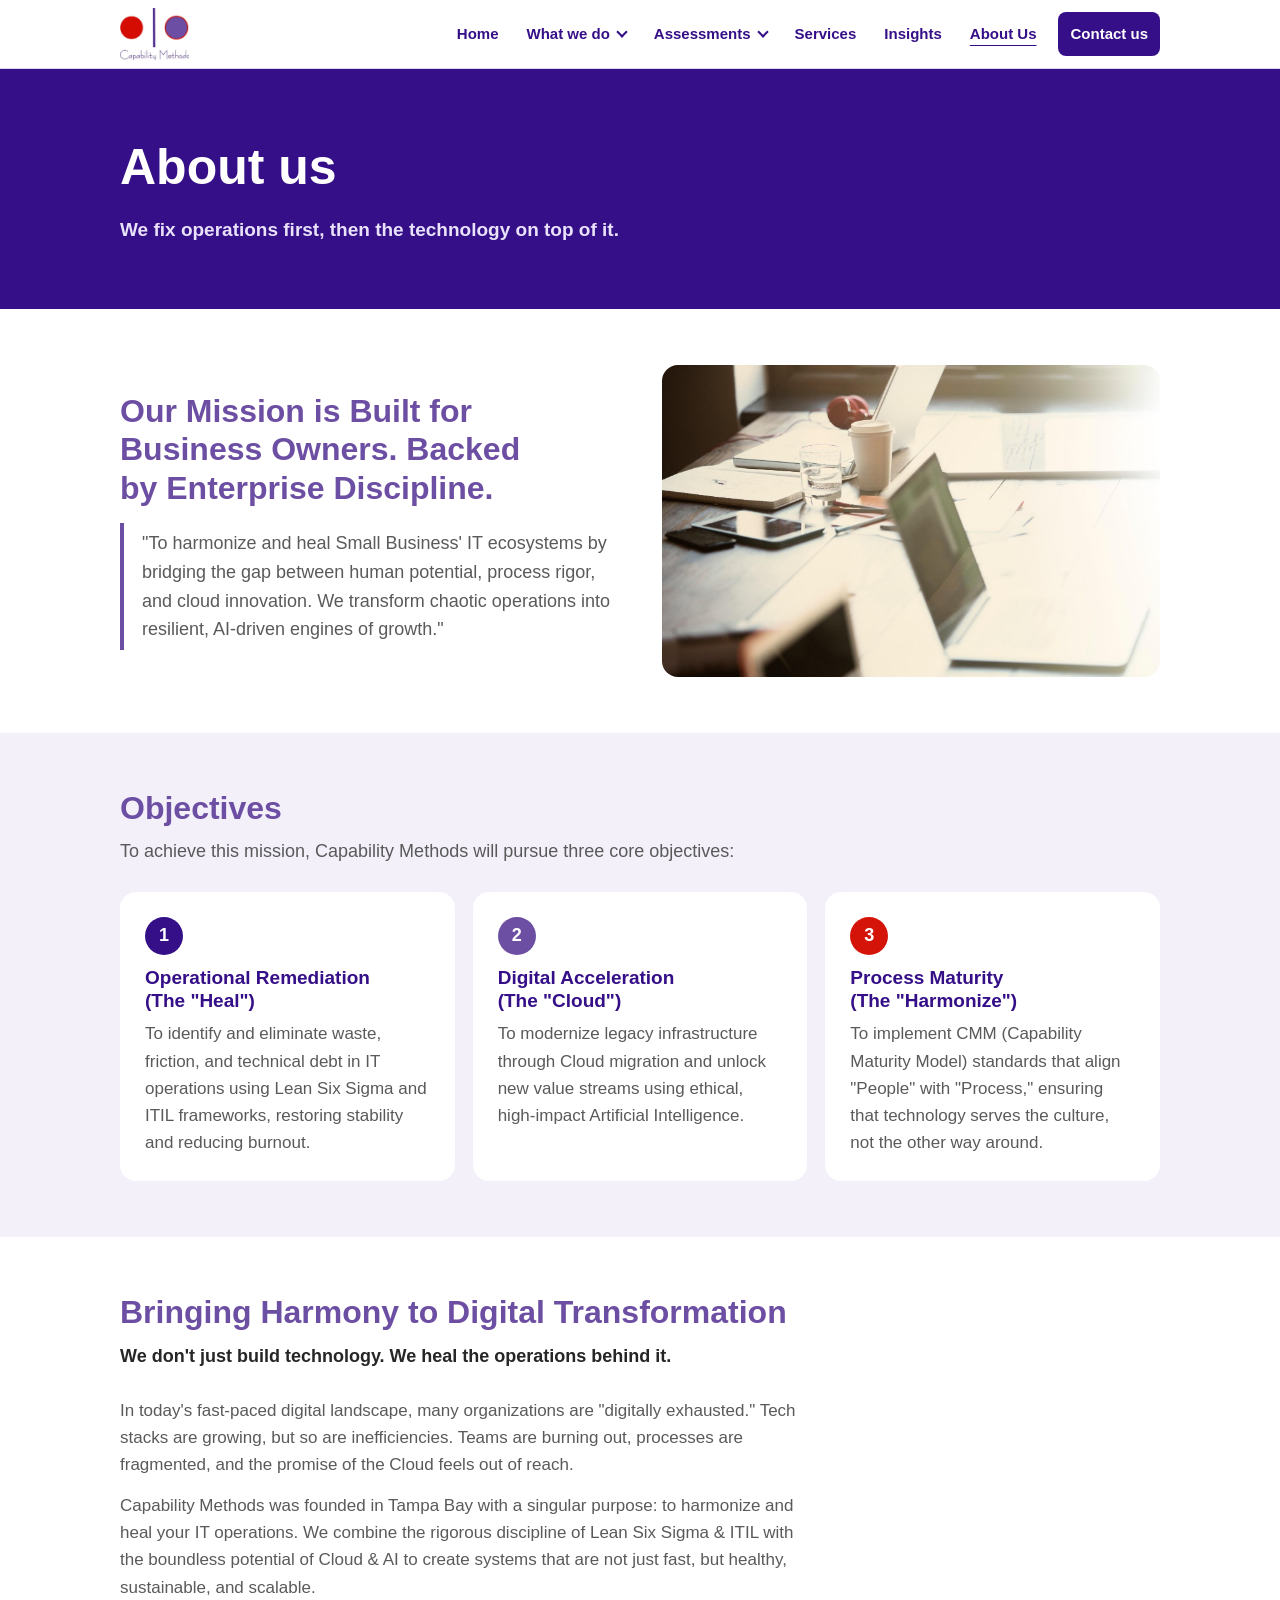
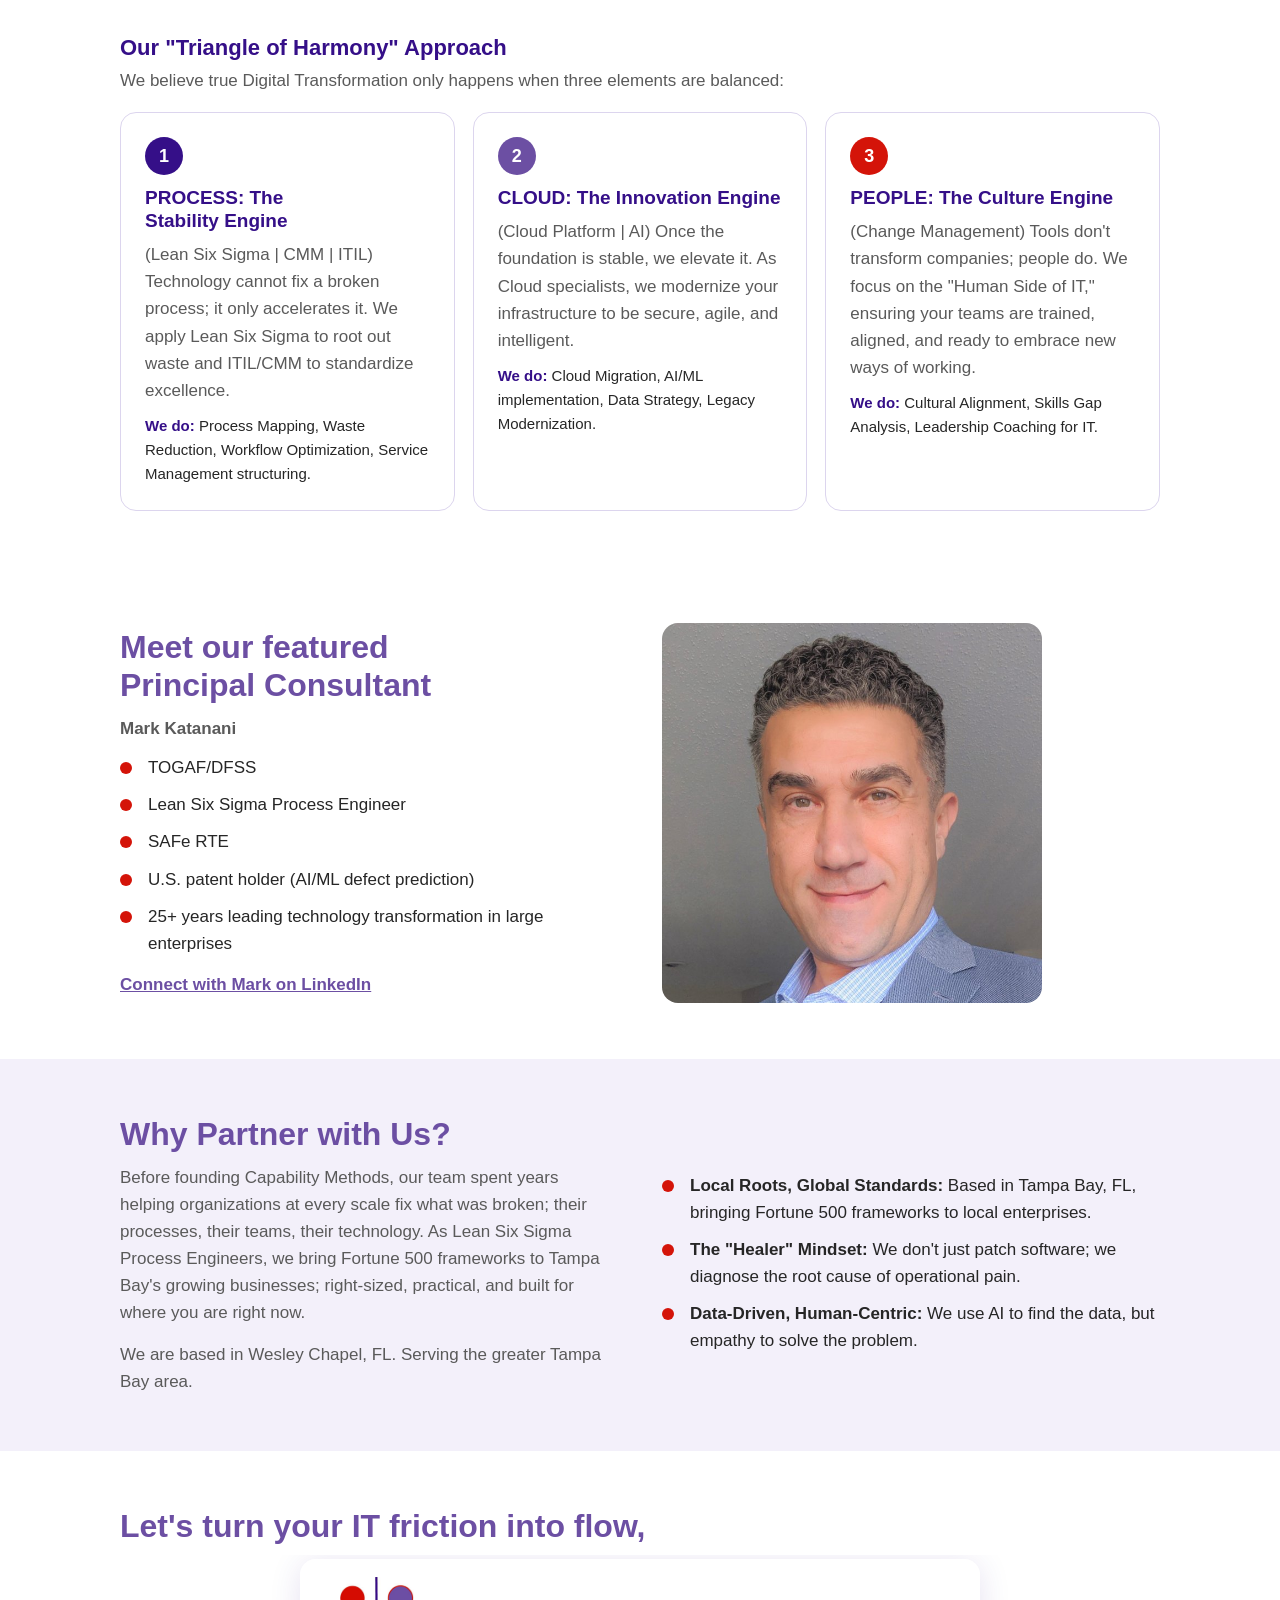
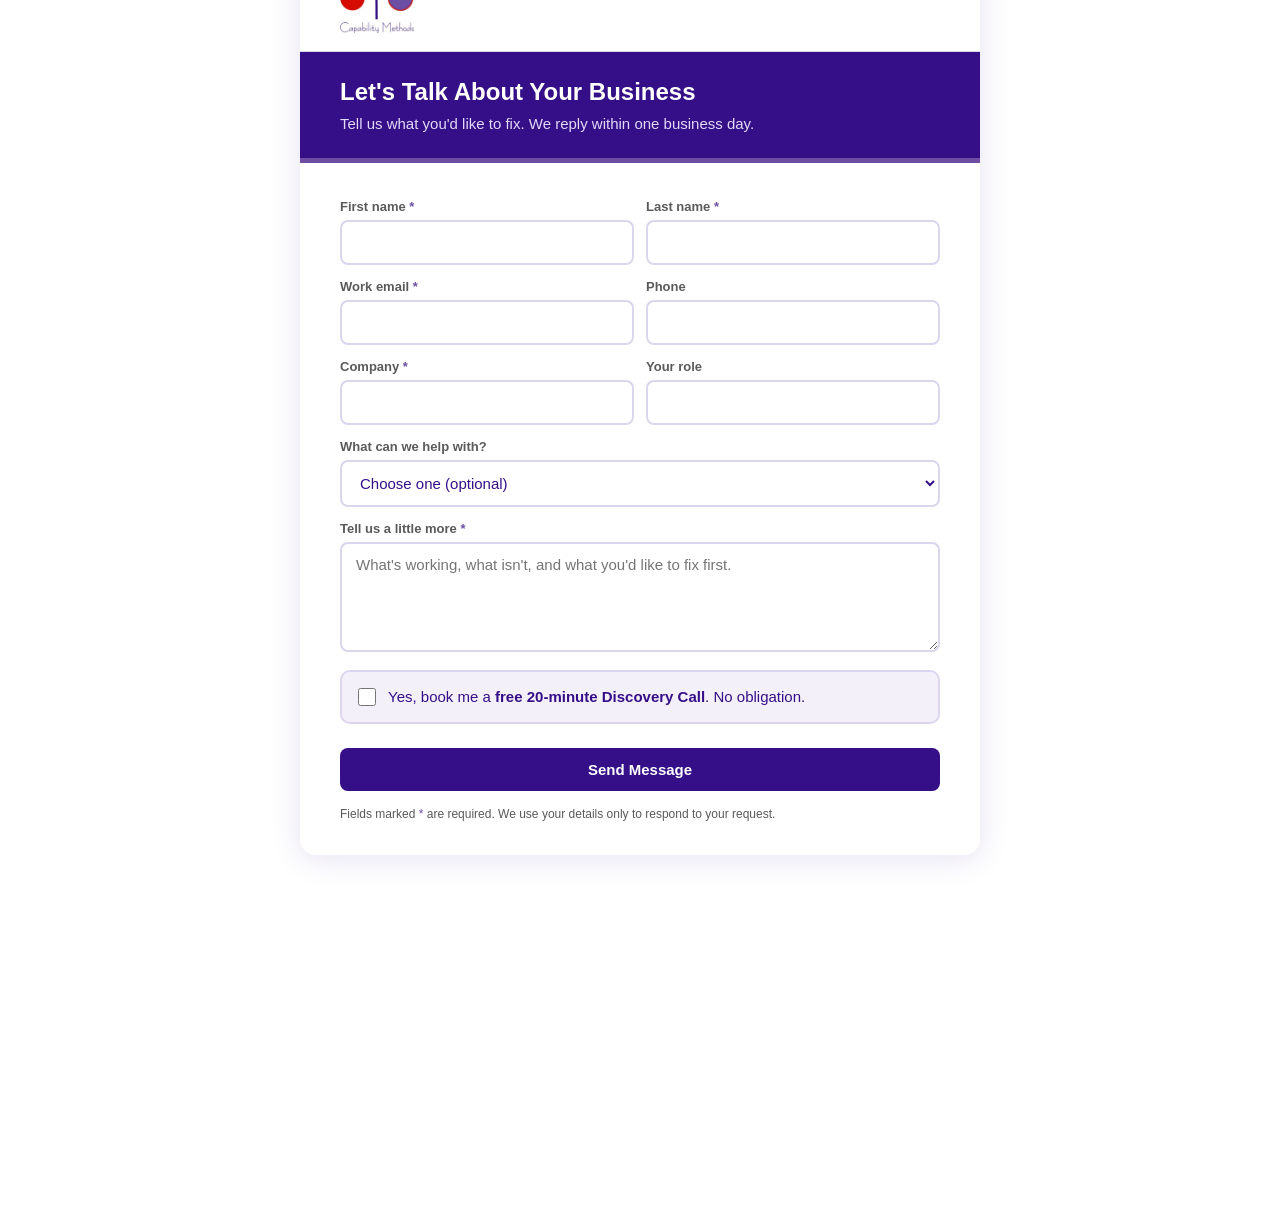
==== commit ed8476c9: "About page: remove repeated title after name Co-Authored-By: Claude Sonnet 5.5 <noreply@anthropic.co" ====
--- a/about-capability-methods/index.html
+++ b/about-capability-methods/index.html
@@ -81,7 +81,7 @@
 <section><div class="wrap split">
   <div>
     <h2>Meet our featured Principal Consultant</h2>
-    <p><strong>Mark Katanani</strong>, Principal Consultant</p>
+    <p><strong>Mark Katanani</strong></p>
     <ul class="checks" style="margin-top:12px">
       <li>TOGAF/DFSS</li>
       <li>Lean Six Sigma Process Engineer</li>
